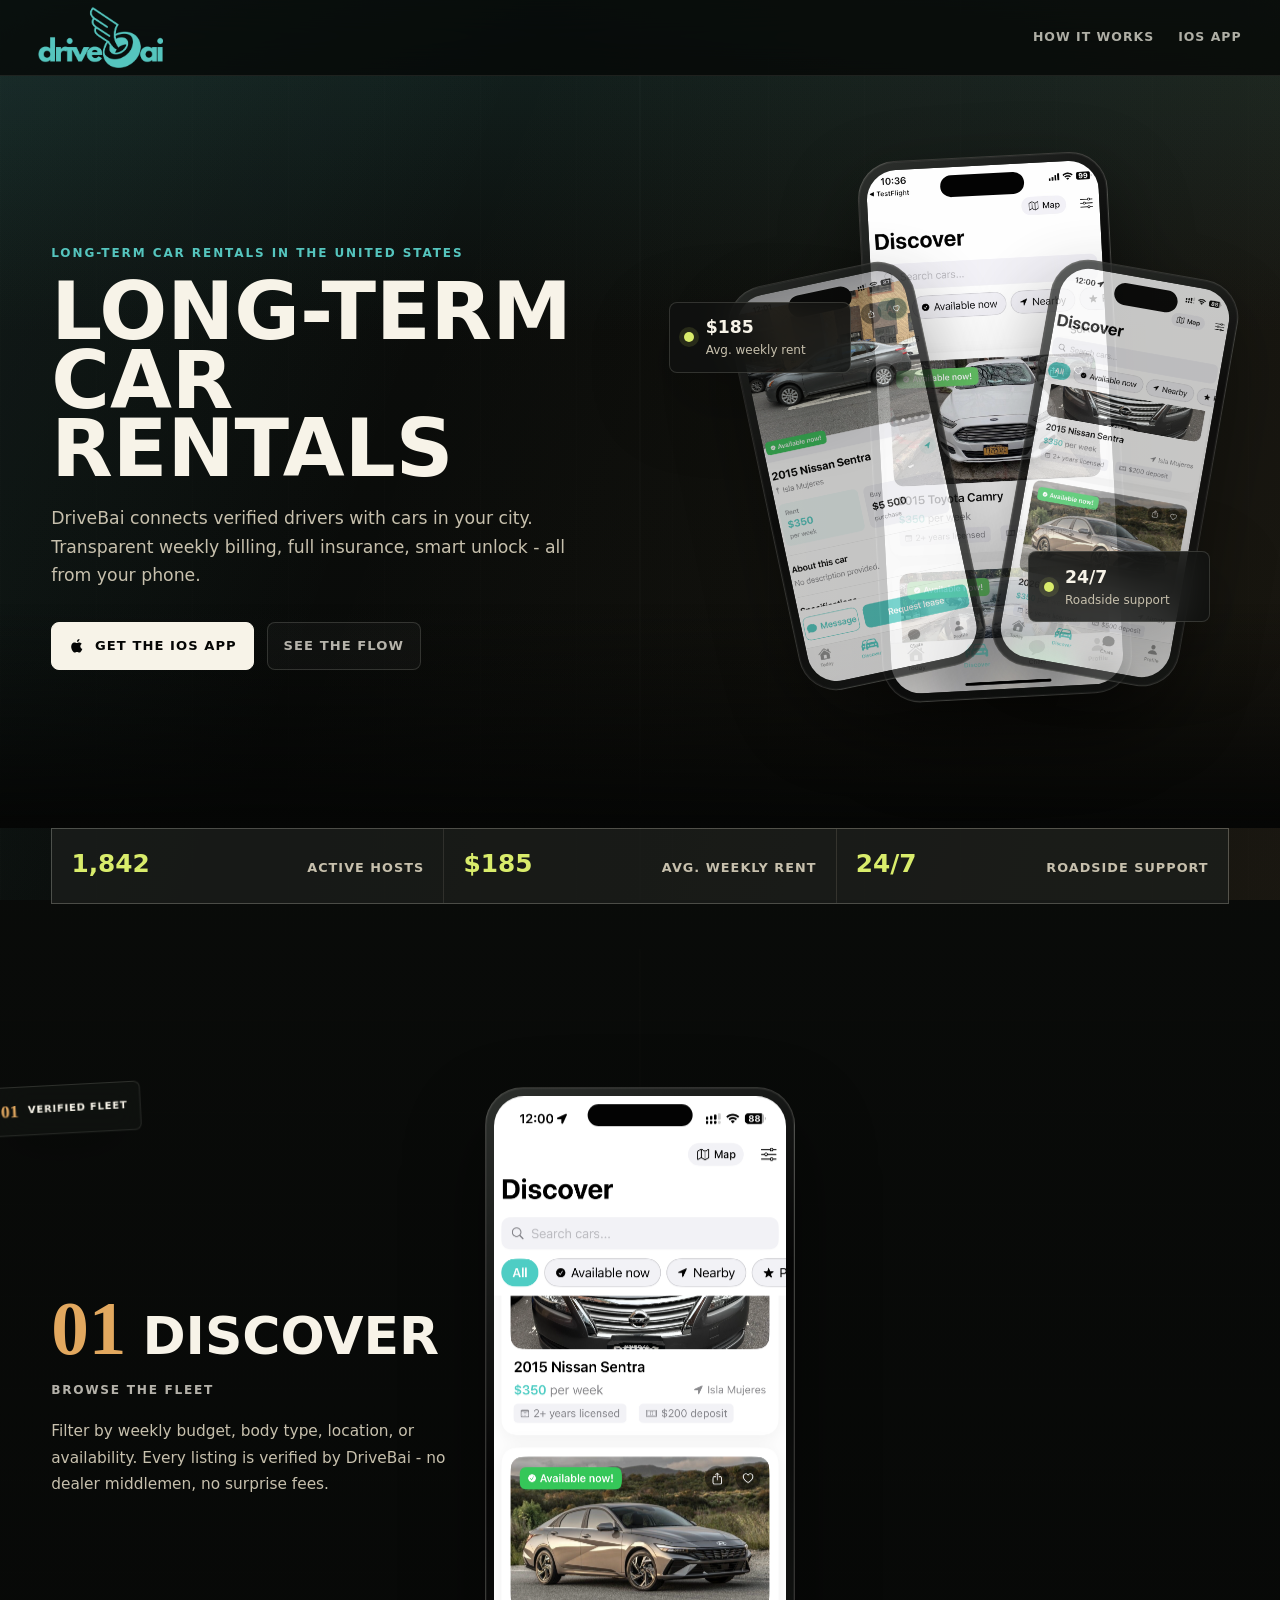
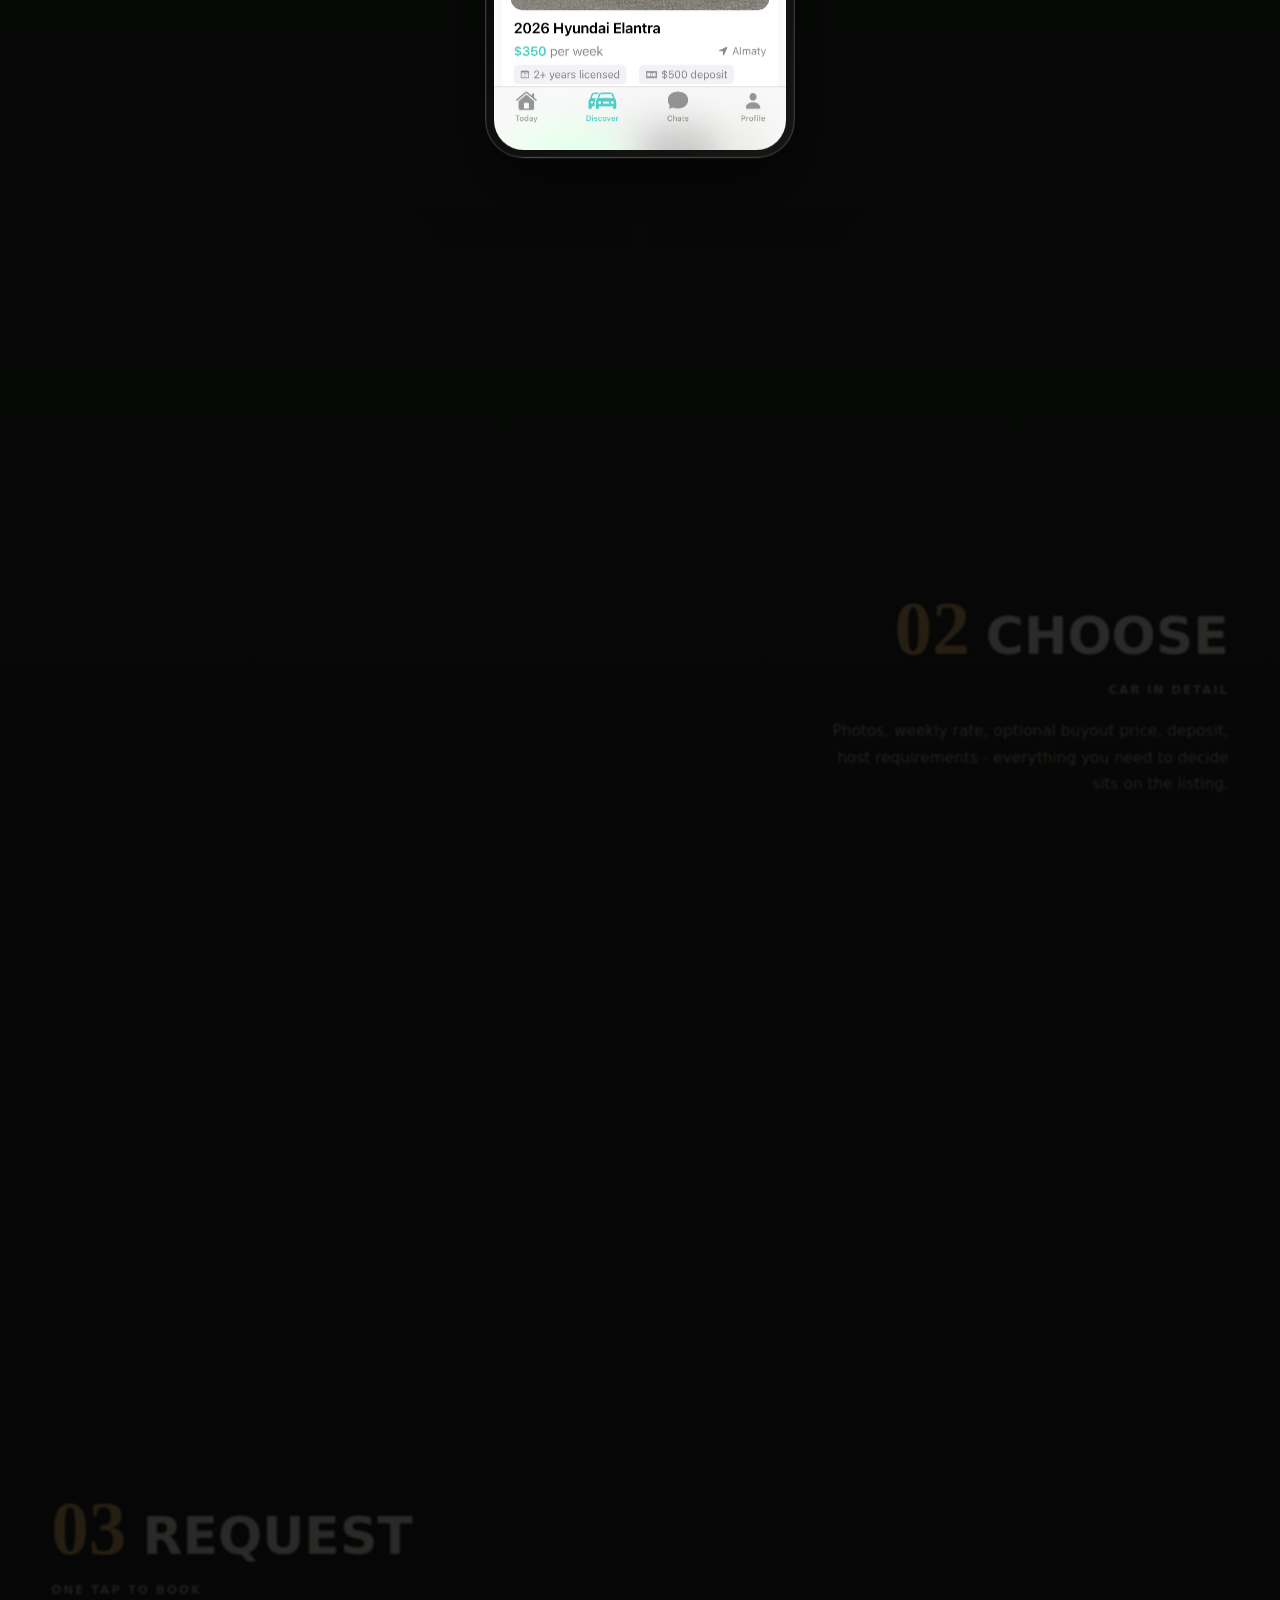
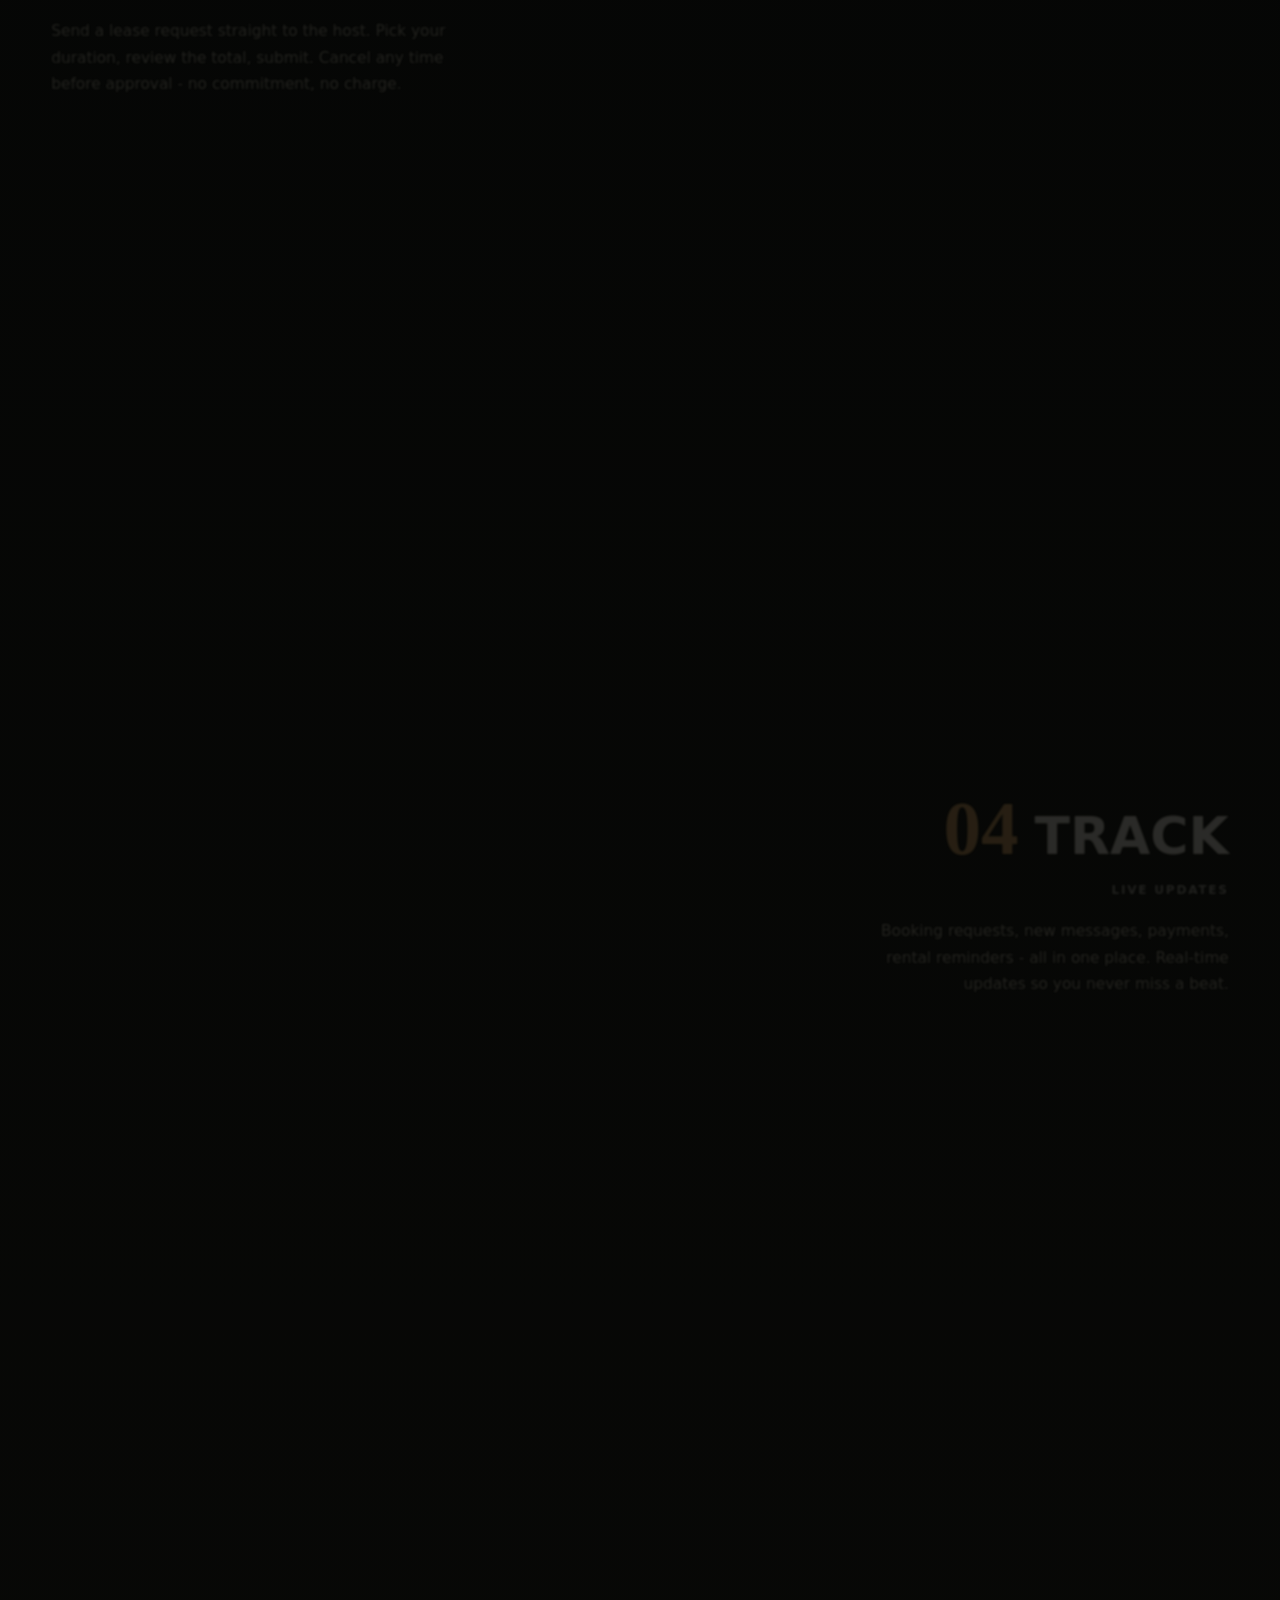
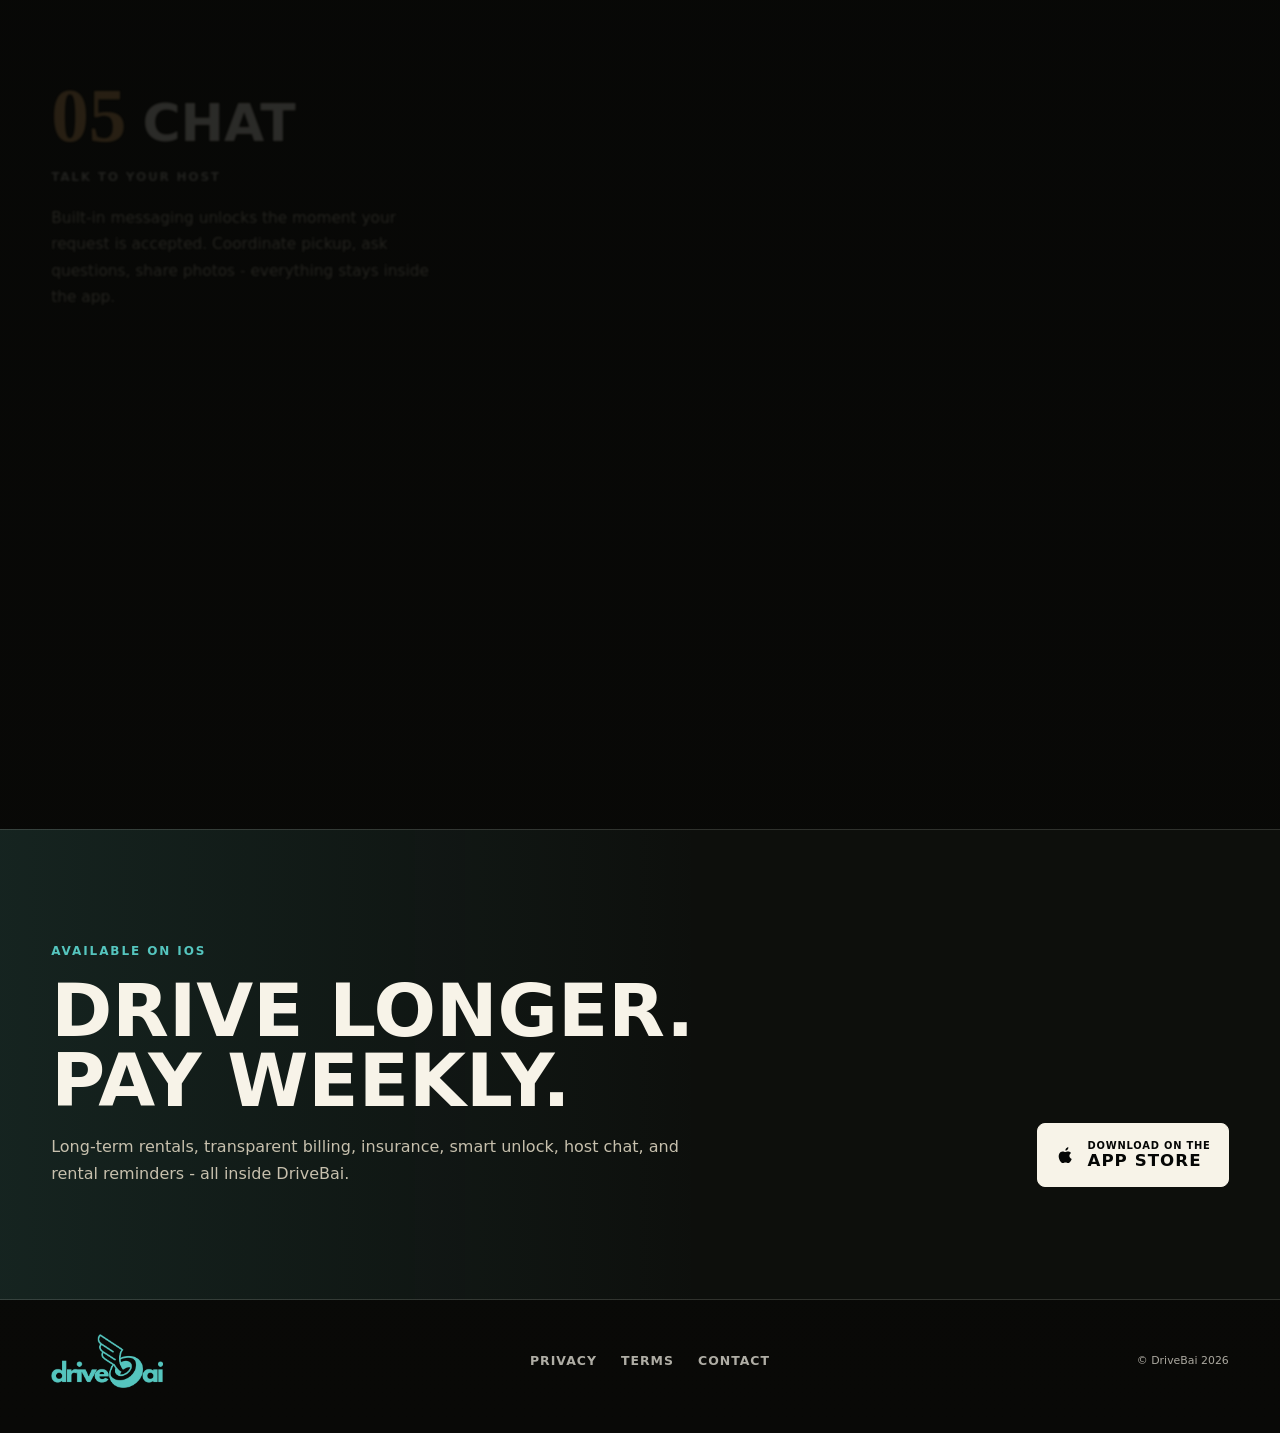
==== index.html @ e088c529 "DriveBai landing page — static site for drivebai.com via GitHub Pages" ====
<!doctype html>
<html lang="en">
  <head>
    <meta charset="UTF-8" />
    <meta name="viewport" content="width=device-width, initial-scale=1.0" />
    <title>DriveBai - Long-term car rentals with weekly payments</title>
    <meta
      name="description"
      content="DriveBai connects verified drivers with cars in your city. Long-term rentals, transparent weekly billing, insurance, smart unlock, and host chat from your phone."
    />
    <meta name="author" content="DriveBai" />
    <meta property="og:type" content="website" />
    <meta property="og:title" content="DriveBai - Long-term car rentals with weekly payments" />
    <meta
      property="og:description"
      content="Long-term car rentals in the United States with weekly payments and verified hosts."
    />
    <meta property="og:image" content="./assets/og-image-v2.png" />
    <meta name="twitter:card" content="summary_large_image" />
    <link rel="stylesheet" href="./styles.css" />
  </head>
  <body>
    <header class="site-header" aria-label="Primary navigation">
      <a class="brand" href="#top" aria-label="DriveBai home">
        <img src="./assets/drivebai-logo.png" alt="DriveBai" class="brand-logo" />
      </a>
      <nav aria-label="Primary">
        <a href="#how">How it works</a>
        <a href="#download">iOS app</a>
      </nav>
    </header>

    <main id="top">
      <section class="hero" aria-labelledby="hero-title">
        <div class="hero-copy">
          <p class="eyebrow">Long-term car rentals in the United States</p>
          <h1 id="hero-title">Long-term car rentals</h1>
          <p class="lede">
            DriveBai connects verified drivers with cars in your city. Transparent
            weekly billing, full insurance, smart unlock - all from your phone.
          </p>
          <div class="hero-actions" aria-label="Primary actions">
            <a class="button primary" href="#download">
              <span class="button-icon" aria-hidden="true">
                <svg viewBox="0 0 24 24" width="18" height="18" fill="currentColor">
                  <path d="M16.4 12.6c0-2.3 1.9-3.4 2-3.5-1.1-1.5-2.7-1.7-3.3-1.8-1.4-.1-2.7.8-3.4.8-.7 0-1.8-.8-3-.8-1.5 0-3 .9-3.7 2.3-1.6 2.7-.4 6.7 1.1 8.9.8 1.1 1.7 2.3 2.9 2.2 1.2 0 1.6-.7 3-.7s1.8.7 3 .7c1.2 0 2-1.1 2.8-2.2.9-1.3 1.2-2.6 1.3-2.6 0 0-2.6-1-2.7-3.3ZM14.4 5.2c.6-.7 1-1.7.9-2.7-.9 0-1.9.6-2.5 1.3-.5.6-1 1.7-.9 2.6 1 .1 2-.5 2.5-1.2Z" />
                </svg>
              </span>
              Get the iOS app
            </a>
            <a class="button secondary" href="#how">See the flow</a>
          </div>
        </div>

        <div class="hero-visual" aria-hidden="true">
          <div class="hero-device main-device">
            <span class="device-island"></span>
            <img src="./assets/main.jpg" alt="" />
          </div>
          <div class="hero-device ghost-device ghost-one">
            <span class="device-island"></span>
            <img src="./assets/app-1-discover.png" alt="" />
          </div>
          <div class="hero-device ghost-device ghost-two">
            <span class="device-island"></span>
            <img src="./assets/app-2-car.png" alt="" />
          </div>
          <div class="route-card route-card-one">
            <span class="route-dot"></span>
            <div>
              <strong>$185</strong>
              <span>Avg. weekly rent</span>
            </div>
          </div>
          <div class="route-card route-card-two">
            <span class="route-dot"></span>
            <div>
              <strong>24/7</strong>
              <span>Roadside support</span>
            </div>
          </div>
        </div>
      </section>

      <section class="hero-peek" aria-label="DriveBai highlights">
        <div>
          <strong>1,842</strong>
          <span>Active hosts</span>
        </div>
        <div>
          <strong>$185</strong>
          <span>Avg. weekly rent</span>
        </div>
        <div>
          <strong>24/7</strong>
          <span>Roadside support</span>
        </div>
      </section>

      <section class="app-story" id="how" aria-labelledby="story-title">
        <div class="story-visual" aria-hidden="true">
          <div class="stage-grid"></div>
          <div class="app-stage">
            <div class="stage-phone">
              <span class="device-island"></span>
              <img class="screen-layer" data-step="0" src="./assets/app-1-discover.png" alt="" />
              <img class="screen-layer" data-step="1" src="./assets/app-2-car.png" alt="" />
              <img class="screen-layer" data-step="2" src="./assets/app-3-request.png" alt="" />
              <img class="screen-layer" data-step="3" src="./assets/app-4-notifications.png" alt="" />
              <img class="screen-layer" data-step="4" src="./assets/app-5-chat.png" alt="" />
            </div>

            <div class="stage-note note-discover" data-note="0">
              <span>01</span>
              <strong>Verified fleet</strong>
            </div>
            <div class="stage-note note-choose" data-note="1">
              <span>02</span>
              <strong>Weekly pricing</strong>
            </div>
            <div class="stage-note note-request" data-note="2">
              <span>03</span>
              <strong>No charge before approval</strong>
            </div>
            <div class="stage-note note-track" data-note="3">
              <span>04</span>
              <strong>Live reminders</strong>
            </div>
            <div class="stage-note note-chat" data-note="4">
              <span>05</span>
              <strong>Host chat</strong>
            </div>
          </div>
        </div>

        <div class="chapters">
          <article class="chapter left" data-step="0">
            <div class="chapter-heading">
              <span class="chapter-number">01</span>
              <h2 id="story-title">Discover</h2>
            </div>
            <p class="chapter-subtitle">Browse the fleet</p>
            <p>
              Filter by weekly budget, body type, location, or availability. Every listing
              is verified by DriveBai - no dealer middlemen, no surprise fees.
            </p>
          </article>

          <article class="chapter right" data-step="1">
            <div class="chapter-heading">
              <span class="chapter-number">02</span>
              <h2>Choose</h2>
            </div>
            <p class="chapter-subtitle">Car in detail</p>
            <p>
              Photos, weekly rate, optional buyout price, deposit, host requirements -
              everything you need to decide sits on the listing.
            </p>
          </article>

          <article class="chapter left" data-step="2">
            <div class="chapter-heading">
              <span class="chapter-number">03</span>
              <h2>Request</h2>
            </div>
            <p class="chapter-subtitle">One tap to book</p>
            <p>
              Send a lease request straight to the host. Pick your duration, review the
              total, submit. Cancel any time before approval - no commitment, no charge.
            </p>
          </article>

          <article class="chapter right" data-step="3">
            <div class="chapter-heading">
              <span class="chapter-number">04</span>
              <h2>Track</h2>
            </div>
            <p class="chapter-subtitle">Live updates</p>
            <p>
              Booking requests, new messages, payments, rental reminders - all in one
              place. Real-time updates so you never miss a beat.
            </p>
          </article>

          <article class="chapter left" data-step="4">
            <div class="chapter-heading">
              <span class="chapter-number">05</span>
              <h2>Chat</h2>
            </div>
            <p class="chapter-subtitle">Talk to your host</p>
            <p>
              Built-in messaging unlocks the moment your request is accepted. Coordinate
              pickup, ask questions, share photos - everything stays inside the app.
            </p>
          </article>
        </div>
      </section>

      <section class="download" id="download" aria-labelledby="download-title">
        <div class="download-copy">
          <p class="eyebrow">Available on iOS</p>
          <h2 id="download-title">Drive longer. Pay weekly.</h2>
          <p>
            Long-term rentals, transparent billing, insurance, smart unlock, host chat,
            and rental reminders - all inside DriveBai.
          </p>
        </div>
        <a class="store-button" href="#" aria-label="Download DriveBai on the App Store">
          <svg viewBox="0 0 24 24" width="21" height="21" aria-hidden="true" fill="currentColor">
            <path d="M16.4 12.6c0-2.3 1.9-3.4 2-3.5-1.1-1.5-2.7-1.7-3.3-1.8-1.4-.1-2.7.8-3.4.8-.7 0-1.8-.8-3-.8-1.5 0-3 .9-3.7 2.3-1.6 2.7-.4 6.7 1.1 8.9.8 1.1 1.7 2.3 2.9 2.2 1.2 0 1.6-.7 3-.7s1.8.7 3 .7c1.2 0 2-1.1 2.8-2.2.9-1.3 1.2-2.6 1.3-2.6 0 0-2.6-1-2.7-3.3ZM14.4 5.2c.6-.7 1-1.7.9-2.7-.9 0-1.9.6-2.5 1.3-.5.6-1 1.7-.9 2.6 1 .1 2-.5 2.5-1.2Z" />
          </svg>
          <span>
            <small>Download on the</small>
            <strong>App Store</strong>
          </span>
        </a>
      </section>
    </main>

    <footer class="site-footer">
      <a class="brand" href="#top" aria-label="DriveBai home">
        <img src="./assets/drivebai-logo.png" alt="DriveBai" class="brand-logo" />
      </a>
      <nav aria-label="Legal">
        <a href="https://drivebai-landing-v2.netlify.app/privacy">Privacy</a>
        <a href="https://drivebai-landing-v2.netlify.app/terms">Terms</a>
        <a href="mailto:hello@drivebai.app">Contact</a>
      </nav>
      <small>&copy; DriveBai 2026</small>
    </footer>

    <script src="./script.js"></script>
  </body>
</html>
---- styles.css ----
:root {
  color-scheme: dark;
  --black: #050605;
  --carbon: #101210;
  --carbon-2: #191b18;
  --paper: #f7f3e8;
  --paper-dim: #c7c0ad;
  --muted: #8f8778;
  --mint: #55c5be;
  --lime: #d9ec6b;
  --amber: #e2a85f;
  --line: rgba(247, 243, 232, 0.15);
  --line-strong: rgba(247, 243, 232, 0.28);
  --header: 76px;
  --sans: Inter, ui-sans-serif, system-ui, -apple-system, BlinkMacSystemFont, "Segoe UI", sans-serif;
  --display: "Arial Black", Impact, Inter, ui-sans-serif, system-ui, sans-serif;
}

* {
  box-sizing: border-box;
}

html {
  scroll-behavior: smooth;
}

body {
  margin: 0;
  min-width: 320px;
  background:
    linear-gradient(180deg, rgba(85, 197, 190, 0.12), transparent 21rem),
    linear-gradient(180deg, #0b0d0b 0%, var(--black) 45%, #090907 100%);
  color: var(--paper);
  font-family: var(--sans);
  line-height: 1.5;
  overflow-x: hidden;
  -webkit-font-smoothing: antialiased;
  text-rendering: optimizeLegibility;
}

body::before {
  content: "";
  position: fixed;
  inset: 0;
  z-index: -2;
  pointer-events: none;
  background:
    linear-gradient(90deg, transparent 0, transparent calc(50% - 1px), rgba(247, 243, 232, 0.07) 50%, transparent calc(50% + 1px)),
    repeating-linear-gradient(90deg, rgba(247, 243, 232, 0.025) 0 1px, transparent 1px 96px);
  opacity: 0.52;
}

body::after {
  content: "";
  position: fixed;
  inset: 0;
  z-index: -1;
  pointer-events: none;
  background: linear-gradient(110deg, rgba(85, 197, 190, 0.08), transparent 34%, rgba(226, 168, 95, 0.08));
  mix-blend-mode: screen;
}

img,
svg {
  display: block;
}

img {
  max-width: 100%;
}

a {
  color: inherit;
  text-decoration: none;
}

p,
h1,
h2 {
  margin-top: 0;
}

.site-header {
  position: fixed;
  inset: 0 0 auto;
  z-index: 50;
  min-height: var(--header);
  display: flex;
  align-items: center;
  justify-content: space-between;
  padding: 0 clamp(1.1rem, 3vw, 4.5rem);
  background: rgba(5, 6, 5, 0.74);
  border-bottom: 1px solid rgba(247, 243, 232, 0.09);
  backdrop-filter: blur(22px);
  -webkit-backdrop-filter: blur(22px);
}

.brand {
  display: inline-flex;
  align-items: center;
}

.brand-logo {
  width: 125px;
  height: auto;
}

.site-header nav,
.site-footer nav {
  display: flex;
  align-items: center;
  gap: 1.5rem;
  color: rgba(247, 243, 232, 0.7);
  font-size: 0.78rem;
  font-weight: 800;
  letter-spacing: 0.08em;
  text-transform: uppercase;
}

.site-header nav a,
.site-footer nav a {
  position: relative;
  padding: 0.45rem 0;
  transition: color 180ms ease;
}

.site-header nav a::after,
.site-footer nav a::after {
  content: "";
  position: absolute;
  left: 0;
  right: 0;
  bottom: 0.18rem;
  height: 1px;
  background: currentColor;
  transform: scaleX(0);
  transform-origin: left;
  transition: transform 180ms ease;
}

.site-header nav a:hover,
.site-footer nav a:hover {
  color: white;
}

.site-header nav a:hover::after,
.site-footer nav a:hover::after {
  transform: scaleX(1);
}

.hero {
  position: relative;
  isolation: isolate;
  min-height: calc(100svh - 4.5rem);
  display: grid;
  grid-template-columns: minmax(0, 0.95fr) minmax(430px, 1.05fr);
  align-items: center;
  gap: 2rem;
  padding: calc(var(--header) + 2.2rem) clamp(1.2rem, 4vw, 5rem) 1.6rem;
  overflow: hidden;
}

.hero::after {
  content: "";
  position: absolute;
  inset: auto 0 0;
  z-index: -1;
  height: 14rem;
  background: linear-gradient(0deg, var(--black), transparent);
}

.hero-copy {
  position: relative;
  z-index: 3;
  max-width: 720px;
}

.eyebrow {
  margin-bottom: 1rem;
  color: var(--mint);
  font-size: 0.75rem;
  font-weight: 900;
  letter-spacing: 0.16em;
  text-transform: uppercase;
}

.hero h1 {
  max-width: 11.5ch;
  margin-bottom: 1.25rem;
  font-family: var(--display);
  font-size: 5rem;
  line-height: 0.86;
  letter-spacing: 0;
  text-transform: uppercase;
}

.lede {
  max-width: 38rem;
  margin-bottom: 2rem;
  color: var(--paper-dim);
  font-size: 1.08rem;
  line-height: 1.65;
}

.hero-actions {
  display: flex;
  flex-wrap: wrap;
  align-items: center;
  gap: 0.8rem;
}

.button,
.store-button {
  display: inline-flex;
  align-items: center;
  justify-content: center;
  min-height: 44px;
  border: 1px solid var(--line);
  border-radius: 8px;
  font-size: 0.82rem;
  font-weight: 900;
  letter-spacing: 0.08em;
  text-transform: uppercase;
  transition:
    transform 180ms ease,
    background 180ms ease,
    border-color 180ms ease,
    color 180ms ease;
}

.button {
  gap: 0.55rem;
  padding: 0.82rem 1rem;
}

.button:hover,
.store-button:hover {
  transform: translateY(-2px);
}

.button.primary {
  background: var(--paper);
  border-color: var(--paper);
  color: var(--black);
}

.button.secondary {
  color: rgba(247, 243, 232, 0.72);
  background: rgba(247, 243, 232, 0.03);
}

.button.secondary:hover {
  border-color: var(--line-strong);
  color: white;
}

.button-icon {
  display: inline-grid;
  place-items: center;
}

.hero-visual {
  position: relative;
  z-index: 1;
  min-height: 500px;
  transform: translate3d(0, var(--hero-y, 0px), 0);
  will-change: transform;
}

.hero-device,
.stage-phone {
  position: absolute;
  aspect-ratio: 9 / 19.5;
  background:
    linear-gradient(145deg, #2d302d, #050505 44%, #151715),
    var(--carbon);
  padding: 8px;
  border: 1px solid rgba(247, 243, 232, 0.18);
  border-radius: 38px;
  box-shadow:
    inset 0 0 0 1px rgba(255, 255, 255, 0.05),
    0 34px 80px rgba(0, 0, 0, 0.48);
}

.hero-device img,
.screen-layer {
  width: 100%;
  height: 100%;
  object-fit: cover;
  border-radius: 30px;
  background: #050505;
}

.device-island {
  position: absolute;
  top: 16px;
  left: 50%;
  z-index: 20;
  width: 34%;
  height: 22px;
  border-radius: 999px;
  background: #030303;
  box-shadow: 0 0 0 1px rgba(255, 255, 255, 0.08);
  transform: translateX(-50%);
}

.main-device {
  top: 44%;
  right: 18%;
  width: 250px;
  transform: translateY(-50%) rotate(-3deg);
}

.ghost-device {
  width: 190px;
  opacity: 0.78;
  filter: saturate(0.95) contrast(0.95);
}

.ghost-one {
  top: 12%;
  right: 3%;
  transform: rotate(10deg);
}

.ghost-two {
  right: 46%;
  bottom: 5%;
  transform: rotate(-12deg);
}

.route-card {
  position: absolute;
  z-index: 5;
  display: flex;
  align-items: center;
  gap: 0.7rem;
  min-width: 182px;
  padding: 0.78rem 0.9rem;
  border: 1px solid var(--line);
  border-radius: 8px;
  background: rgba(16, 18, 16, 0.82);
  box-shadow: 0 24px 80px rgba(0, 0, 0, 0.28);
  backdrop-filter: blur(18px);
  -webkit-backdrop-filter: blur(18px);
}

.route-card-one {
  top: 19%;
  left: 7%;
}

.route-card-two {
  right: 3%;
  bottom: 17%;
}

.route-dot {
  width: 10px;
  height: 10px;
  border-radius: 50%;
  background: var(--lime);
  box-shadow: 0 0 0 5px rgba(217, 236, 107, 0.12);
  flex: 0 0 auto;
}

.route-card strong,
.route-card span {
  display: block;
}

.route-card strong {
  color: var(--paper);
  font-size: 1.08rem;
}

.route-card span {
  color: var(--paper-dim);
  font-size: 0.75rem;
}

.hero-peek {
  display: grid;
  grid-template-columns: repeat(3, 1fr);
  gap: 1px;
  margin: 0 clamp(1.2rem, 4vw, 5rem);
  border: 1px solid var(--line);
  background: var(--line);
}

.hero-peek div {
  min-height: 74px;
  display: flex;
  align-items: baseline;
  justify-content: space-between;
  gap: 1rem;
  padding: 1rem 1.2rem;
  background: rgba(16, 18, 16, 0.72);
}

.hero-peek strong {
  color: var(--lime);
  font-size: 1.55rem;
}

.hero-peek span {
  color: var(--paper-dim);
  font-size: 0.8rem;
  font-weight: 700;
  letter-spacing: 0.08em;
  text-transform: uppercase;
}

.app-story {
  position: relative;
  min-height: 520svh;
  margin-top: 2.8rem;
}

.story-visual {
  position: sticky;
  top: 0;
  height: 100svh;
  display: grid;
  place-items: center;
  overflow: hidden;
  pointer-events: none;
}

.stage-grid {
  position: absolute;
  inset: 0;
  background:
    linear-gradient(90deg, transparent 0, transparent calc(50% - 1px), rgba(247, 243, 232, 0.1) 50%, transparent calc(50% + 1px)),
    repeating-linear-gradient(0deg, rgba(247, 243, 232, 0.035) 0 1px, transparent 1px 92px);
  opacity: calc(0.24 + var(--story-progress, 0) * 0.28);
}

.app-stage {
  position: relative;
  width: min(72vh, 50vw, 720px);
  aspect-ratio: 1;
  transform: translate3d(0, var(--stage-y, 0px), 0);
}

.stage-phone {
  top: 50%;
  left: 50%;
  z-index: 10;
  width: min(310px, 38vw);
  transform: translate(-50%, -50%);
  overflow: hidden;
}

.screen-layer {
  position: absolute;
  inset: 8px;
  width: calc(100% - 16px);
  height: calc(100% - 16px);
  opacity: 0;
  transform: translateY(100%);
  transform-origin: 50% 50%;
  will-change: transform, opacity;
  transition:
    opacity 520ms ease,
    transform 720ms cubic-bezier(0.22, 1, 0.36, 1);
}

.screen-layer.is-active {
  opacity: 1;
  transform: translateY(0) scale(1);
}

.screen-layer.is-before {
  opacity: 0;
  transform: translateY(-28%) scale(0.96);
}

.stage-note {
  position: absolute;
  z-index: 6;
  display: flex;
  align-items: center;
  gap: 0.72rem;
  max-width: 240px;
  padding: 0.8rem 0.9rem;
  border: 1px solid var(--line);
  border-radius: 8px;
  background: rgba(16, 18, 16, 0.8);
  color: var(--paper);
  box-shadow: 0 24px 80px rgba(0, 0, 0, 0.26);
  backdrop-filter: blur(18px);
  -webkit-backdrop-filter: blur(18px);
  opacity: 0;
  transform: translate(-50%, -50%);
  will-change: transform, opacity;
}

.stage-note span {
  color: var(--amber);
  font-family: Georgia, "Times New Roman", serif;
  font-size: 1.35rem;
  font-weight: 700;
}

.stage-note strong {
  font-size: 0.76rem;
  font-weight: 900;
  letter-spacing: 0.08em;
  line-height: 1.25;
  text-transform: uppercase;
}

.note-discover,
.note-track {
  left: 12%;
}

.note-choose,
.note-request,
.note-chat {
  left: 88%;
}

.note-discover {
  top: 31%;
}

.note-choose {
  top: 22%;
}

.note-request {
  top: 50%;
}

.note-track {
  top: 70%;
}

.note-chat {
  top: 78%;
}

.chapters {
  position: absolute;
  inset: 0;
  z-index: 20;
  display: grid;
  grid-template-rows: repeat(5, 100svh);
  padding: 0 clamp(1.2rem, 4vw, 4.8rem);
}

.chapter {
  width: min(31rem, 31vw);
  align-self: center;
  opacity: 0.15;
  filter: blur(1px);
  transform: translateY(20px);
  transition:
    opacity 320ms ease,
    transform 320ms ease,
    filter 320ms ease;
}

.chapter.left {
  justify-self: start;
}

.chapter.right {
  justify-self: end;
  text-align: right;
}

.chapter.is-active {
  opacity: 1;
  filter: blur(0);
  transform: translateY(0);
}

.chapter.is-before {
  opacity: 0.34;
  filter: blur(0);
  transform: translateY(-8px);
}

.chapter-heading {
  display: flex;
  align-items: baseline;
  gap: 1rem;
  margin-bottom: 1.2rem;
}

.chapter.right .chapter-heading {
  justify-content: flex-end;
}

.chapter-number {
  color: var(--amber);
  font-family: Georgia, "Times New Roman", serif;
  font-size: 4.7rem;
  font-weight: 700;
  line-height: 0.78;
}

.chapter h2 {
  margin-bottom: 0;
  font-family: var(--display);
  font-size: 3.25rem;
  line-height: 0.95;
  letter-spacing: 0;
  text-transform: uppercase;
}

.chapter-subtitle {
  margin-bottom: 1.2rem;
  color: rgba(247, 243, 232, 0.72);
  font-size: 0.76rem;
  font-weight: 900;
  letter-spacing: 0.14em;
  text-transform: uppercase;
}

.chapter p:not(.chapter-subtitle) {
  max-width: 28rem;
  margin-bottom: 0;
  color: var(--paper-dim);
  font-size: 0.96rem;
  line-height: 1.72;
}

.chapter.right p {
  margin-left: auto;
}

.download {
  position: relative;
  z-index: 25;
  display: grid;
  grid-template-columns: minmax(0, 1fr) auto;
  align-items: end;
  gap: 2rem;
  padding: 7rem clamp(1.2rem, 4vw, 5rem);
  border-top: 1px solid var(--line);
  border-bottom: 1px solid var(--line);
  background:
    linear-gradient(90deg, rgba(85, 197, 190, 0.11), transparent 55%),
    rgba(16, 18, 16, 0.72);
}

.download-copy {
  max-width: 780px;
}

.download h2 {
  margin-bottom: 1rem;
  font-family: var(--display);
  font-size: 4.6rem;
  line-height: 0.96;
  letter-spacing: 0;
  text-transform: uppercase;
}

.download p:not(.eyebrow) {
  max-width: 42rem;
  margin-bottom: 0;
  color: var(--paper-dim);
  font-size: 1rem;
  line-height: 1.7;
}

.store-button {
  gap: 0.72rem;
  min-width: 192px;
  min-height: 64px;
  padding: 0.75rem 1rem;
  background: var(--paper);
  border-color: var(--paper);
  color: var(--black);
}

.store-button span {
  display: flex;
  flex-direction: column;
  align-items: flex-start;
  line-height: 1.06;
}

.store-button small {
  font-size: 0.62rem;
  font-weight: 900;
  letter-spacing: 0.08em;
  text-transform: uppercase;
}

.store-button strong {
  font-size: 1.04rem;
}

.site-footer {
  position: relative;
  z-index: 25;
  display: flex;
  align-items: center;
  justify-content: space-between;
  gap: 1.2rem;
  padding: 2.1rem clamp(1.2rem, 4vw, 5rem) 2.8rem;
  color: rgba(247, 243, 232, 0.68);
  font-size: 0.82rem;
}

.site-footer .brand-logo {
  width: 112px;
}

.site-footer small {
  white-space: nowrap;
}

@media (max-width: 1180px) {
  .hero {
    grid-template-columns: minmax(0, 0.95fr) minmax(360px, 1.05fr);
  }

  .hero h1 {
    font-size: 4.5rem;
  }

  .hero-visual {
    min-height: 500px;
  }

  .main-device {
    right: 13%;
    width: 242px;
  }

  .ghost-device {
    width: 184px;
  }

  .chapter {
    width: min(28rem, 34vw);
  }

  .chapter-number {
    font-size: 4.1rem;
  }

  .chapter h2 {
    font-size: 2.8rem;
  }
}

@media (max-width: 900px) {
  :root {
    --header: 68px;
  }

  .site-header nav {
    gap: 1rem;
  }

  .hero {
    grid-template-columns: 1fr;
    align-items: start;
    gap: 1.5rem;
    padding-top: calc(var(--header) + 2rem);
  }

  .hero h1 {
    font-size: 4.2rem;
  }

  .lede {
    font-size: 1rem;
  }

  .hero-visual {
    min-height: 510px;
  }

  .main-device {
    right: 50%;
    width: 238px;
    transform: translate(50%, -50%) rotate(-3deg);
  }

  .ghost-device {
    width: 180px;
  }

  .ghost-one {
    right: 6%;
  }

  .ghost-two {
    right: auto;
    left: 5%;
  }

  .route-card-one {
    left: 0;
    top: 6%;
  }

  .route-card-two {
    right: 0;
    bottom: 5%;
  }

  .hero-peek {
    grid-template-columns: 1fr;
  }

  .app-story {
    min-height: auto;
    margin-top: 0;
  }

  .story-visual {
    top: var(--header);
    z-index: 18;
    height: 48svh;
    align-items: start;
    padding-top: 0.9rem;
    background: rgba(5, 6, 5, 0.92);
  }

  .story-visual::after {
    content: "";
    position: absolute;
    inset: auto 0 -34px;
    height: 34px;
    background: linear-gradient(180deg, rgba(5, 6, 5, 0.92), transparent);
    pointer-events: none;
  }

  .app-stage {
    width: min(88vw, 470px);
  }

  .stage-phone {
    width: min(210px, 43vw);
    padding: 6px;
    border-radius: 28px;
  }

  .stage-phone .device-island {
    top: 11px;
    height: 15px;
  }

  .screen-layer {
    inset: 6px;
    width: calc(100% - 12px);
    height: calc(100% - 12px);
    border-radius: 22px;
  }

  .stage-note {
    display: none;
  }

  .chapters {
    position: relative;
    display: block;
    padding: 0 1.2rem 3rem;
  }

  .chapter,
  .chapter.left,
  .chapter.right {
    width: min(100%, 34rem);
    min-height: 74svh;
    display: flex;
    flex-direction: column;
    justify-content: center;
    opacity: 1;
    filter: none;
    transform: none;
    text-align: left;
  }

  .chapter.right .chapter-heading {
    justify-content: flex-start;
  }

  .chapter.is-before {
    opacity: 0.22;
  }

  .chapter-number {
    font-size: 4.3rem;
  }

  .chapter h2 {
    font-size: 3rem;
  }

  .chapter p:not(.chapter-subtitle) {
    margin-left: 0;
    font-size: 0.92rem;
  }

  .download {
    grid-template-columns: 1fr;
    align-items: start;
    padding-block: 5rem;
  }

  .download h2 {
    font-size: 3.4rem;
  }
}

@media (max-width: 620px) {
  :root {
    --header: 62px;
  }

  .brand-logo {
    width: 105px;
  }

  .site-header {
    padding-inline: 1rem;
  }

  .site-header nav a:first-child {
    display: none;
  }

  .site-header nav,
  .site-footer nav {
    font-size: 0.7rem;
    letter-spacing: 0.07em;
  }

  .hero {
    min-height: auto;
    padding: calc(var(--header) + 1.4rem) 1rem 2.4rem;
  }

  .hero h1 {
    max-width: 9ch;
    font-size: 3.25rem;
  }

  .hero-actions {
    align-items: stretch;
  }

  .button {
    width: 100%;
  }

  .hero-visual {
    min-height: 430px;
  }

  .main-device {
    top: 48%;
    width: 205px;
  }

  .ghost-device {
    width: 145px;
  }

  .route-card {
    min-width: 150px;
    padding: 0.68rem 0.75rem;
  }

  .route-card-two {
    bottom: 0;
  }

  .hero-peek {
    margin-inline: 1rem;
  }

  .hero-peek div {
    min-height: 64px;
    padding: 0.85rem;
  }

  .hero-peek strong {
    font-size: 1.3rem;
  }

  .hero-peek span {
    font-size: 0.68rem;
  }

  .story-visual {
    height: 42svh;
  }

  .chapter {
    min-height: 78svh;
  }

  .chapter-heading {
    gap: 0.72rem;
  }

  .chapter-number {
    font-size: 3.45rem;
  }

  .chapter h2 {
    font-size: 2.35rem;
  }

  .download h2 {
    font-size: 2.55rem;
  }

  .site-footer {
    align-items: flex-start;
    flex-direction: column;
  }
}

@media (prefers-reduced-motion: reduce) {
  html {
    scroll-behavior: auto;
  }

  *,
  *::before,
  *::after {
    animation-duration: 0.001ms !important;
    animation-iteration-count: 1 !important;
    transition-duration: 0.001ms !important;
  }
}
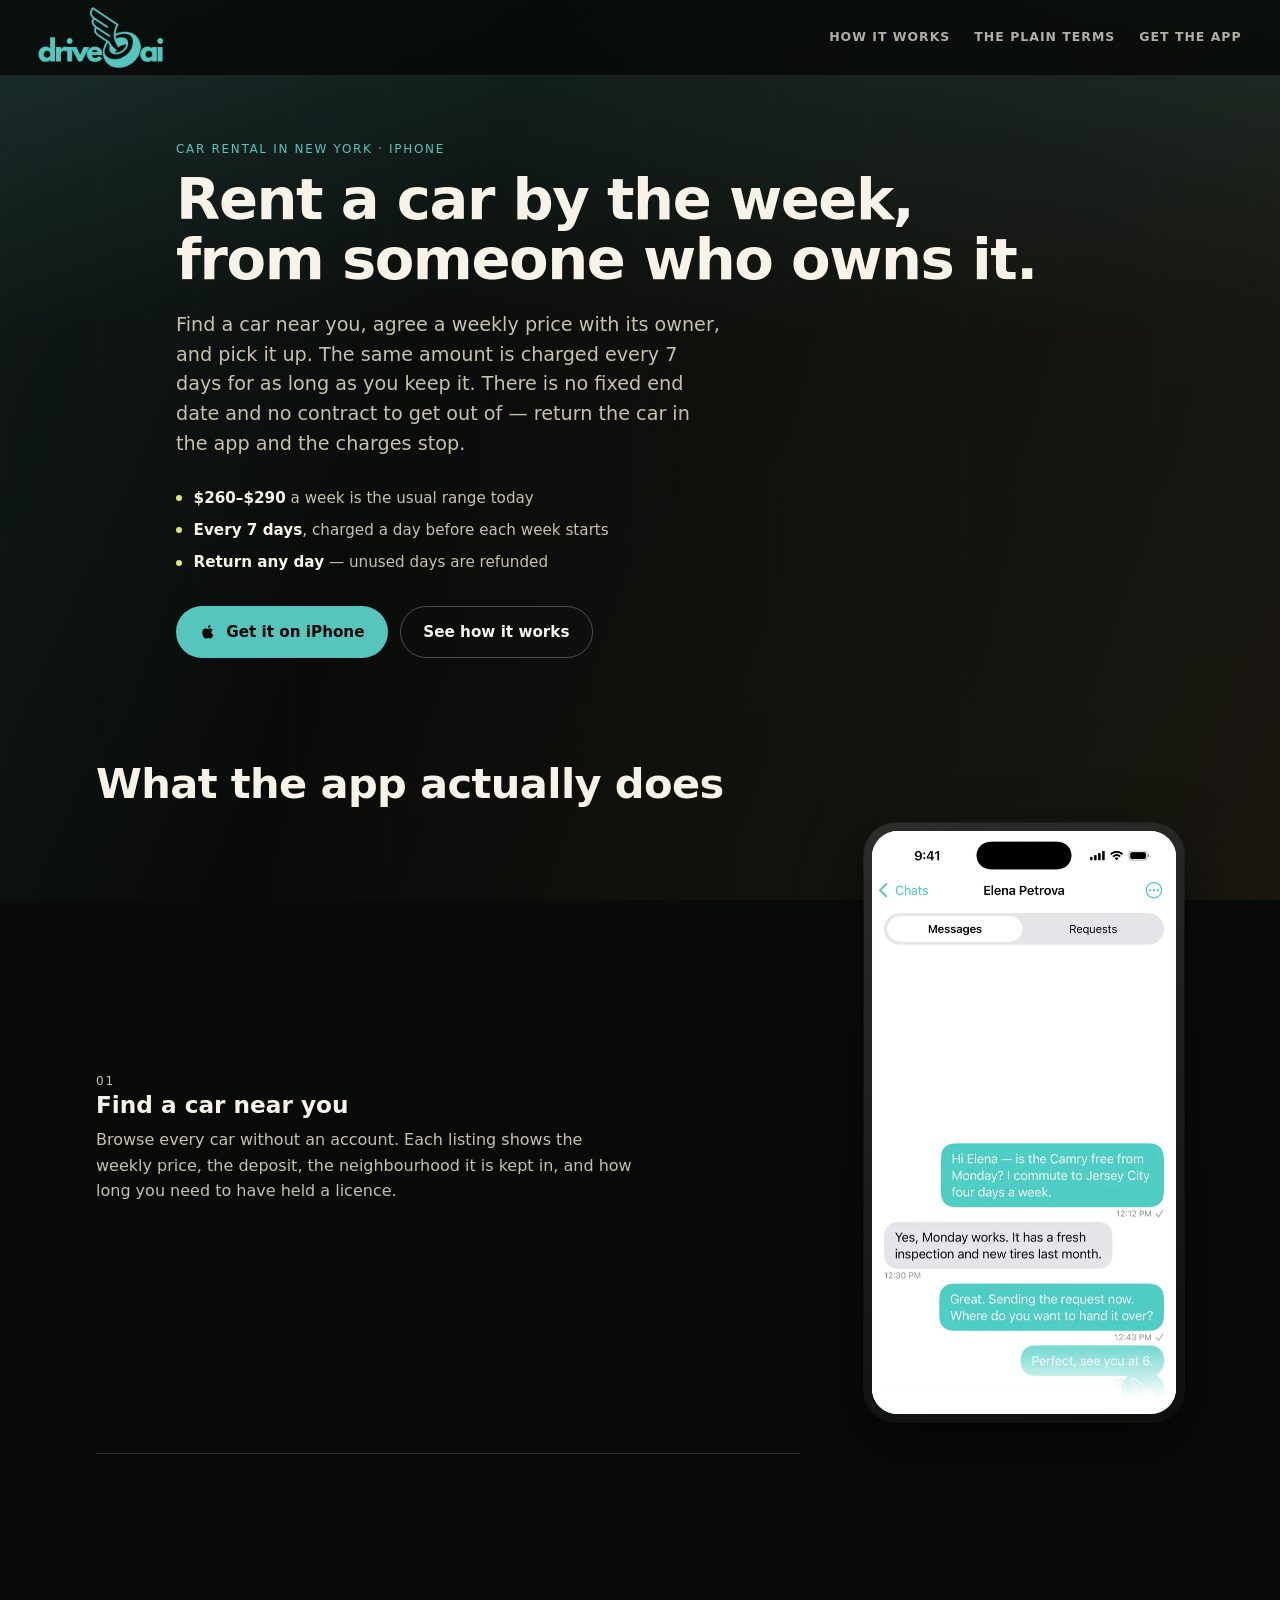
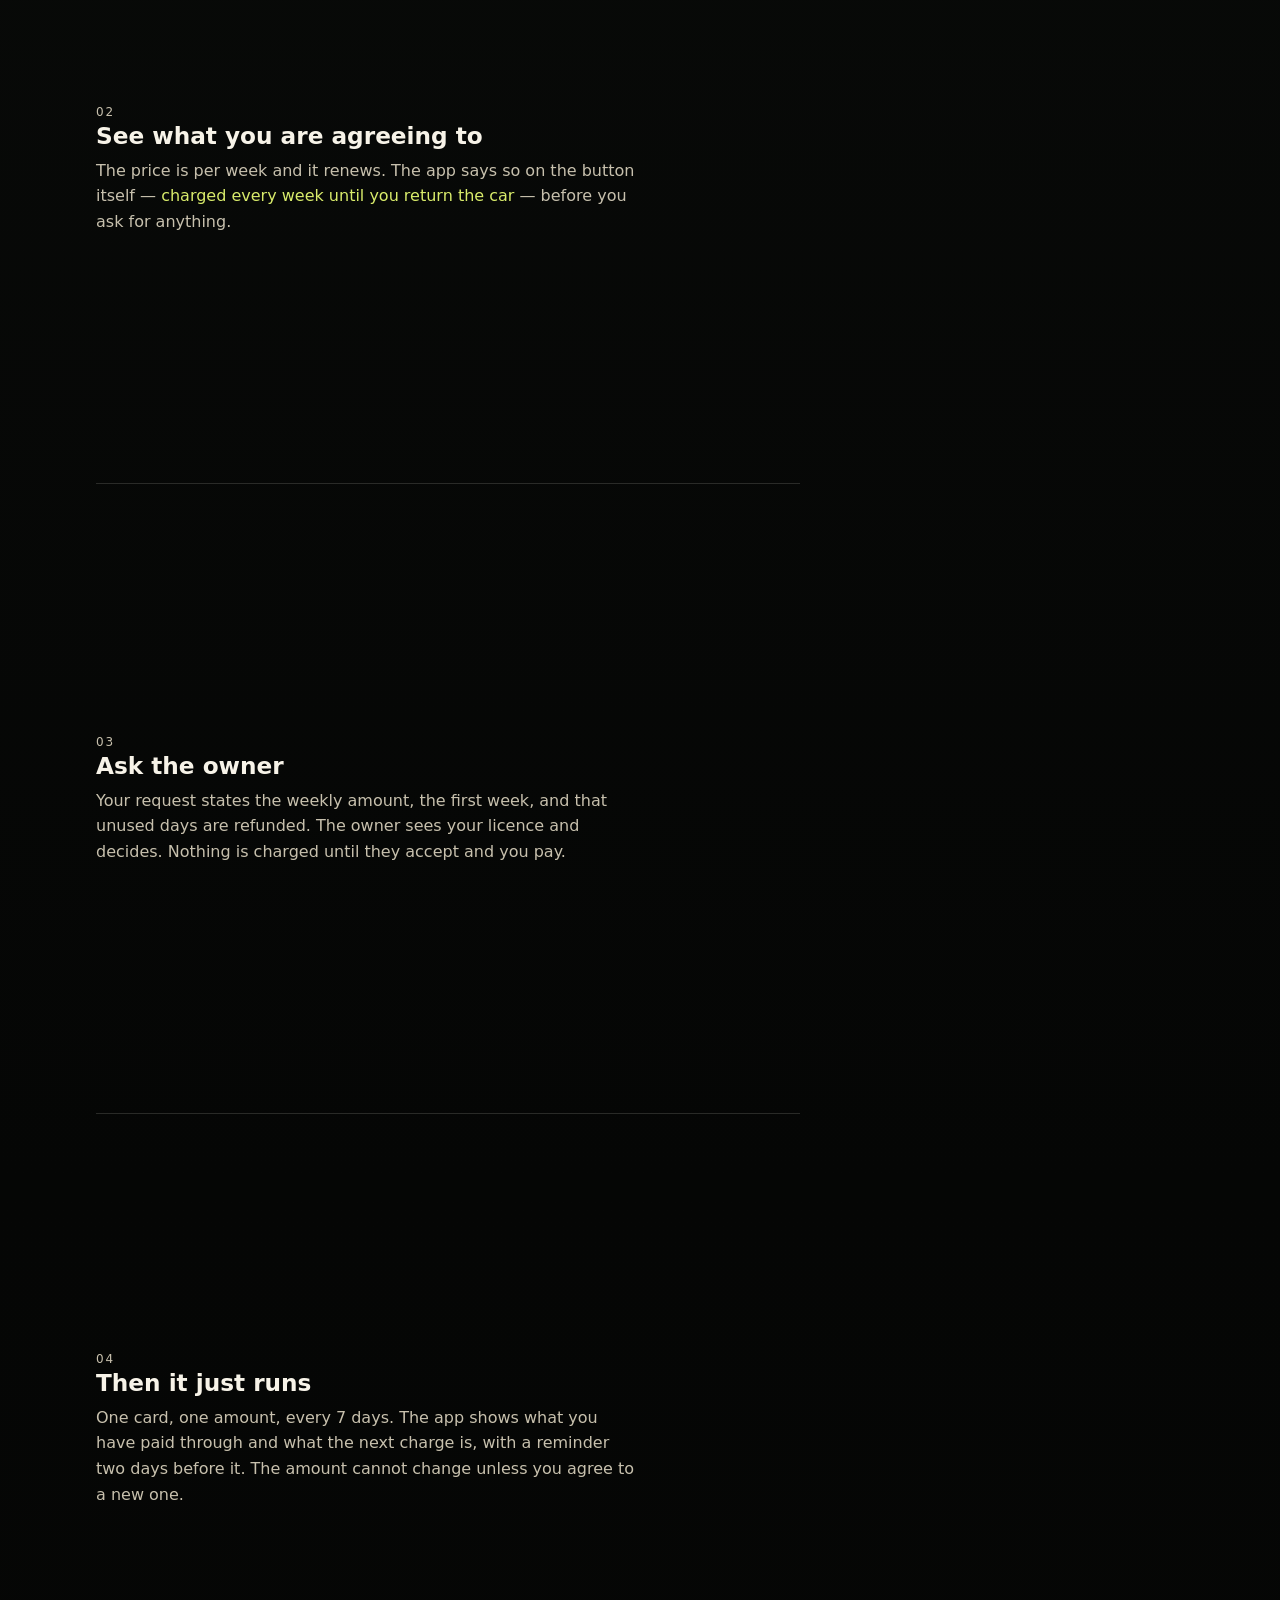
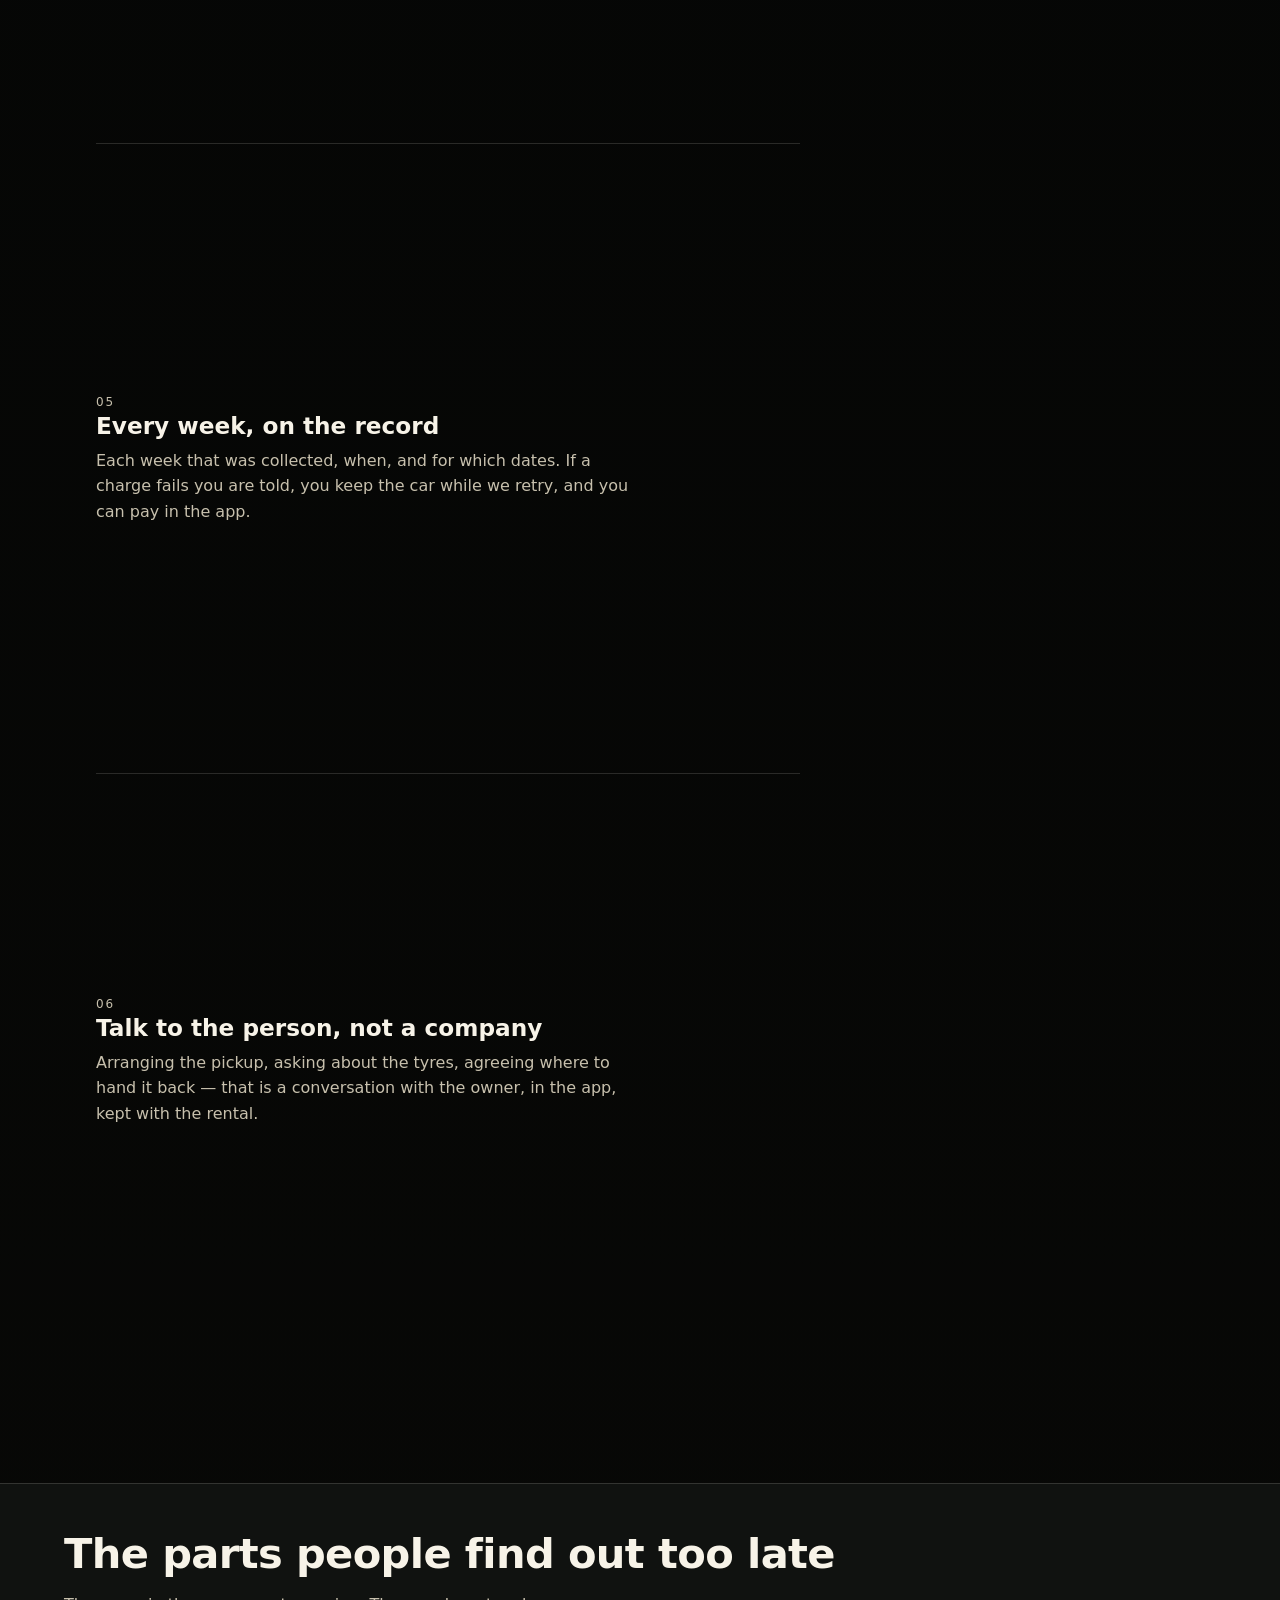
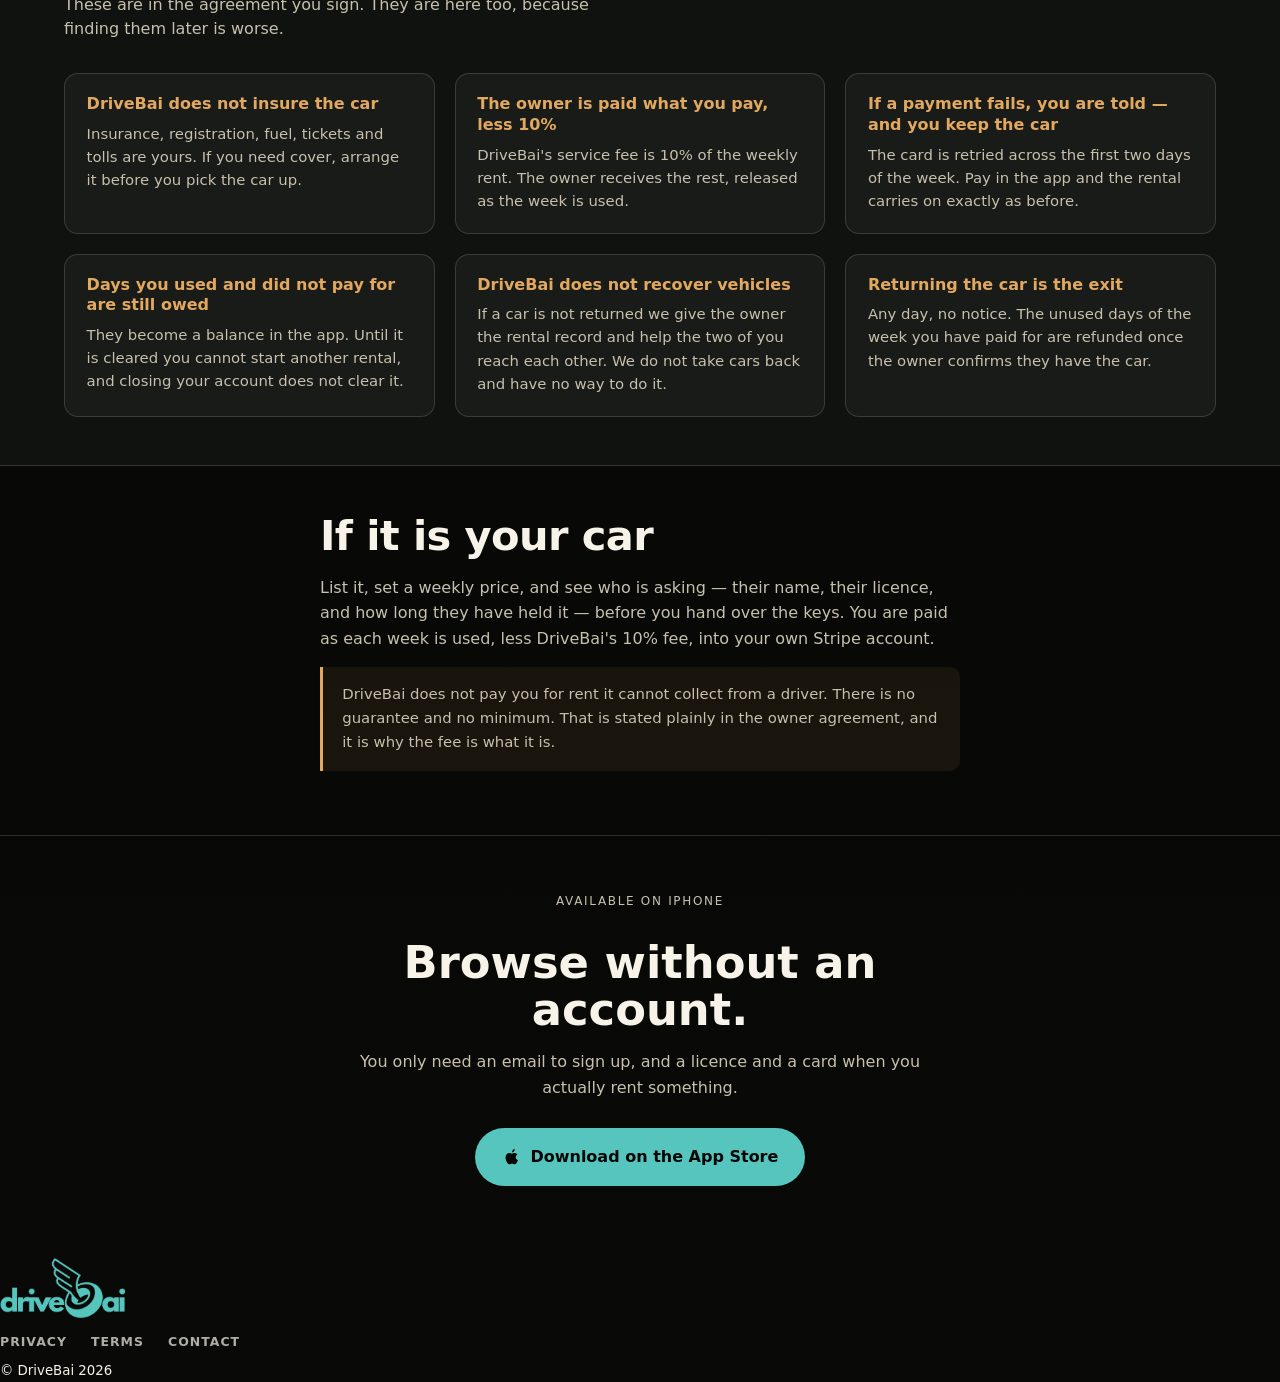
==== commit 3756e4e5: "Redesign the landing page: real screens, honest claims, a scroll sequence Branched off privacy-notic" ====
--- a/index.html
+++ b/index.html
@@ -3,232 +3,321 @@
   <head>
     <meta charset="UTF-8" />
     <meta name="viewport" content="width=device-width, initial-scale=1.0" />
-    <title>DriveBai - Long-term car rentals with weekly payments</title>
+    <title>DriveBai — rent a car by the week, in New York</title>
     <meta
       name="description"
-      content="DriveBai connects verified drivers with cars in your city. Long-term rentals, transparent weekly billing, insurance, smart unlock, and host chat from your phone."
+      content="Rent a car from a verified owner by the week. One price, charged every 7 days, no fixed end date. Return the car in the app and the charges stop. iPhone app."
     />
     <meta name="author" content="DriveBai" />
+    <meta name="theme-color" content="#050605" />
     <meta property="og:type" content="website" />
-    <meta property="og:title" content="DriveBai - Long-term car rentals with weekly payments" />
+    <meta property="og:title" content="DriveBai — rent a car by the week" />
     <meta
       property="og:description"
-      content="Long-term car rentals in the United States with weekly payments and verified hosts."
+      content="Rent a car from a verified owner by the week. One price, charged every 7 days, no fixed end date. Return the car in the app and the charges stop."
     />
     <meta property="og:image" content="./assets/og-image-v2.png" />
     <meta name="twitter:card" content="summary_large_image" />
+
+    <!-- The first screen in the sequence is above the fold on a phone. -->
+    <link rel="icon" href="/favicon.ico" sizes="any" />
+    <link rel="apple-touch-icon" href="./assets/apple-touch-icon.png" />
+
+    <link rel="preload" as="image" href="./assets/app/01-discover.webp" type="image/webp" />
     <link rel="stylesheet" href="./styles.css" />
   </head>
   <body>
+    <a class="skip-link" href="#main">Skip to content</a>
+
     <header class="site-header" aria-label="Primary navigation">
       <a class="brand" href="#top" aria-label="DriveBai home">
-        <img src="./assets/drivebai-logo.png" alt="DriveBai" class="brand-logo" />
+        <img src="./assets/drivebai-logo.png" alt="DriveBai" class="brand-logo" width="349" height="168" />
       </a>
       <nav aria-label="Primary">
         <a href="#how">How it works</a>
-        <a href="#download">iOS app</a>
+        <a href="#plain">The plain terms</a>
+        <a href="#get">Get the app</a>
       </nav>
     </header>
 
-    <main id="top">
-      <section class="hero" aria-labelledby="hero-title">
+    <main id="main">
+      <!-- ───────────────────────── Hero ───────────────────────── -->
+      <section class="hero" id="top" aria-labelledby="hero-title">
         <div class="hero-copy">
-          <p class="eyebrow">Long-term car rentals in the United States</p>
-          <h1 id="hero-title">Long-term car rentals</h1>
+          <p class="eyebrow">Car rental in New York · iPhone</p>
+          <h1 id="hero-title">Rent a car by the week, from someone who owns it.</h1>
           <p class="lede">
-            DriveBai connects verified drivers with cars in your city. Transparent
-            weekly billing, full insurance, smart unlock - all from your phone.
-          </p>
-          <div class="hero-actions" aria-label="Primary actions">
-            <a class="button primary" href="#download">
+            Find a car near you, agree a weekly price with its owner, and pick it
+            up. The same amount is charged every 7 days for as long as you keep
+            it. There is no fixed end date and no contract to get out of — return
+            the car in the app and the charges stop.
+          </p>
+          <ul class="hero-facts">
+            <li><strong>$260–$290</strong> a week is the usual range today</li>
+            <li><strong>Every 7 days</strong>, charged a day before each week starts</li>
+            <li><strong>Return any day</strong> — unused days are refunded</li>
+          </ul>
+          <div class="hero-actions">
+            <a class="button primary" href="#get">
               <span class="button-icon" aria-hidden="true">
                 <svg viewBox="0 0 24 24" width="18" height="18" fill="currentColor">
                   <path d="M16.4 12.6c0-2.3 1.9-3.4 2-3.5-1.1-1.5-2.7-1.7-3.3-1.8-1.4-.1-2.7.8-3.4.8-.7 0-1.8-.8-3-.8-1.5 0-3 .9-3.7 2.3-1.6 2.7-.4 6.7 1.1 8.9.8 1.1 1.7 2.3 2.9 2.2 1.2 0 1.6-.7 3-.7s1.8.7 3 .7c1.2 0 2-1.1 2.8-2.2.9-1.3 1.2-2.6 1.3-2.6 0 0-2.6-1-2.7-3.3ZM14.4 5.2c.6-.7 1-1.7.9-2.7-.9 0-1.9.6-2.5 1.3-.5.6-1 1.7-.9 2.6 1 .1 2-.5 2.5-1.2Z" />
                 </svg>
               </span>
-              Get the iOS app
+              Get it on iPhone
             </a>
-            <a class="button secondary" href="#how">See the flow</a>
+            <a class="button secondary" href="#how">See how it works</a>
           </div>
         </div>
-
-        <div class="hero-visual" aria-hidden="true">
-          <div class="hero-device main-device">
-            <span class="device-island"></span>
-            <img src="./assets/main.jpg" alt="" />
+      </section>
+
+      <!-- ─────────────────── The scroll sequence ─────────────────── -->
+      <!--
+        One phone, six real screens, advanced by SCROLL POSITION.
+
+        Where the browser supports scroll-driven animations, each step names a
+        view-timeline and the matching screen animates its opacity along that
+        timeline — so it tracks the finger on a phone and reverses on scroll-back
+        with no JavaScript at all. Everywhere else, a small IntersectionObserver
+        sets data-active on the container and CSS does the same thing in steps.
+        With JavaScript off and no scroll-timeline support, every screen is
+        simply visible in order: a static sequence that reads correctly.
+      -->
+      <section class="sequence" id="how" aria-labelledby="how-title">
+        <h2 id="how-title" class="section-title">What the app actually does</h2>
+
+        <div class="sequence-grid" data-sequence>
+          <div class="phone-rail">
+            <div class="phone" role="img"
+                 aria-label="A sequence of six DriveBai screens: browsing cars, a car's detail page, a weekly rental request, the billing card, payment history, and a conversation with the car's owner.">
+              <div class="phone-screens">
+                <picture class="screen" data-screen="1">
+                  <source srcset="./assets/app/01-discover.webp" type="image/webp" />
+                  <img src="./assets/app/01-discover.png" alt="" width="600" height="1150" fetchpriority="high" />
+                </picture>
+                <picture class="screen" data-screen="2">
+                  <source srcset="./assets/app/02-cardetail.webp" type="image/webp" />
+                  <img src="./assets/app/02-cardetail.png" alt="" width="600" height="1150" loading="lazy" />
+                </picture>
+                <picture class="screen" data-screen="3">
+                  <source srcset="./assets/app/03-request.webp" type="image/webp" />
+                  <img src="./assets/app/03-request.png" alt="" width="600" height="1150" loading="lazy" />
+                </picture>
+                <picture class="screen" data-screen="4">
+                  <source srcset="./assets/app/04-today.webp" type="image/webp" />
+                  <img src="./assets/app/04-today.png" alt="" width="600" height="1150" loading="lazy" />
+                </picture>
+                <picture class="screen" data-screen="5">
+                  <source srcset="./assets/app/05-payments.webp" type="image/webp" />
+                  <img src="./assets/app/05-payments.png" alt="" width="600" height="1150" loading="lazy" />
+                </picture>
+                <picture class="screen" data-screen="6">
+                  <source srcset="./assets/app/06-chat.webp" type="image/webp" />
+                  <img src="./assets/app/06-chat.png" alt="" width="600" height="1150" loading="lazy" />
+                </picture>
+              </div>
+            </div>
           </div>
-          <div class="hero-device ghost-device ghost-one">
-            <span class="device-island"></span>
-            <img src="./assets/app-1-discover.png" alt="" />
+
+          <ol class="steps">
+            <li class="step" data-step="1">
+              <picture class="step-shot">
+                <source srcset="./assets/app/01-discover.webp" type="image/webp" />
+                <img src="./assets/app/01-discover.png" alt="Browsing cars in the DriveBai app: four available cars, each with a photo, a weekly price and the neighbourhood it is kept in." width="600" height="1150" loading="lazy" />
+              </picture>
+              <p class="step-n">01</p>
+              <h3>Find a car near you</h3>
+              <p>
+                Browse every car without an account. Each listing shows the
+                weekly price, the deposit, the neighbourhood it is kept in, and
+                how long you need to have held a licence.
+              </p>
+            </li>
+            <li class="step" data-step="2">
+              <picture class="step-shot">
+                <source srcset="./assets/app/02-cardetail.webp" type="image/webp" />
+                <img src="./assets/app/02-cardetail.png" alt="A car's page: a 2022 Hyundai Elantra at $280 per week, with the button reading “Rent — renews weekly, charged every week until you return the car”." width="600" height="1150" loading="lazy" />
+              </picture>
+              <p class="step-n">02</p>
+              <h3>See what you are agreeing to</h3>
+              <p>
+                The price is per week and it renews. The app says so on the
+                button itself — <em>charged every week until you return the
+                car</em> — before you ask for anything.
+              </p>
+            </li>
+            <li class="step" data-step="3">
+              <picture class="step-shot">
+                <source srcset="./assets/app/03-request.webp" type="image/webp" />
+                <img src="./assets/app/03-request.png" alt="A sent rental request showing $280.00 a week, renewing weekly until the car is returned, the first week's amount, and that unused days are refunded." width="600" height="1150" loading="lazy" />
+              </picture>
+              <p class="step-n">03</p>
+              <h3>Ask the owner</h3>
+              <p>
+                Your request states the weekly amount, the first week, and that
+                unused days are refunded. The owner sees your licence and decides.
+                Nothing is charged until they accept and you pay.
+              </p>
+            </li>
+            <li class="step" data-step="4">
+              <picture class="step-shot">
+                <source srcset="./assets/app/04-today.webp" type="image/webp" />
+                <img src="./assets/app/04-today.png" alt="The rental card: paid through Friday 9 October, renewing weekly, the next charge on Thursday 8 October, and the card it will be taken from." width="600" height="1150" loading="lazy" />
+              </picture>
+              <p class="step-n">04</p>
+              <h3>Then it just runs</h3>
+              <p>
+                One card, one amount, every 7 days. The app shows what you have
+                paid through and what the next charge is, with a reminder two days
+                before it. The amount cannot change unless you agree to a new one.
+              </p>
+            </li>
+            <li class="step" data-step="5">
+              <picture class="step-shot">
+                <source srcset="./assets/app/05-payments.webp" type="image/webp" />
+                <img src="./assets/app/05-payments.png" alt="Payment history: four weeks paid at $280.00 each, $1120.00 in total, with the dates each week covered." width="600" height="1150" loading="lazy" />
+              </picture>
+              <p class="step-n">05</p>
+              <h3>Every week, on the record</h3>
+              <p>
+                Each week that was collected, when, and for which dates. If a
+                charge fails you are told, you keep the car while we retry, and
+                you can pay in the app.
+              </p>
+            </li>
+            <li class="step" data-step="6">
+              <picture class="step-shot">
+                <source srcset="./assets/app/06-chat.webp" type="image/webp" />
+                <img src="./assets/app/06-chat.png" alt="A conversation with the car's owner about when the car is free and where to hand it over." width="600" height="1150" loading="lazy" />
+              </picture>
+              <p class="step-n">06</p>
+              <h3>Talk to the person, not a company</h3>
+              <p>
+                Arranging the pickup, asking about the tyres, agreeing where to
+                hand it back — that is a conversation with the owner, in the app,
+                kept with the rental.
+              </p>
+            </li>
+          </ol>
+        </div>
+      </section>
+
+      <!-- ─────────────────── The plain terms ─────────────────── -->
+      <!--
+        This section exists because the agreements are blunt and the page should
+        be too. Every line here is a sentence from the driver and owner texts in
+        docs/TERMS_FOR_REVIEW.md. The page previously claimed "full insurance",
+        which those same texts explicitly disclaim.
+      -->
+      <section class="plain" id="plain" aria-labelledby="plain-title">
+        <div class="plain-inner">
+          <h2 id="plain-title" class="section-title">The parts people find out too late</h2>
+          <p class="plain-lede">
+            These are in the agreement you sign. They are here too, because
+            finding them later is worse.
+          </p>
+          <div class="plain-grid">
+            <div class="plain-card">
+              <h3>DriveBai does not insure the car</h3>
+              <p>
+                Insurance, registration, fuel, tickets and tolls are yours. If
+                you need cover, arrange it before you pick the car up.
+              </p>
+            </div>
+            <div class="plain-card">
+              <h3>The owner is paid what you pay, less 10%</h3>
+              <p>
+                DriveBai's service fee is 10% of the weekly rent. The owner
+                receives the rest, released as the week is used.
+              </p>
+            </div>
+            <div class="plain-card">
+              <h3>If a payment fails, you are told — and you keep the car</h3>
+              <p>
+                The card is retried across the first two days of the week. Pay in
+                the app and the rental carries on exactly as before.
+              </p>
+            </div>
+            <div class="plain-card">
+              <h3>Days you used and did not pay for are still owed</h3>
+              <p>
+                They become a balance in the app. Until it is cleared you cannot
+                start another rental, and closing your account does not clear it.
+              </p>
+            </div>
+            <div class="plain-card">
+              <h3>DriveBai does not recover vehicles</h3>
+              <p>
+                If a car is not returned we give the owner the rental record and
+                help the two of you reach each other. We do not take cars back
+                and have no way to do it.
+              </p>
+            </div>
+            <div class="plain-card">
+              <h3>Returning the car is the exit</h3>
+              <p>
+                Any day, no notice. The unused days of the week you have paid for
+                are refunded once the owner confirms they have the car.
+              </p>
+            </div>
           </div>
-          <div class="hero-device ghost-device ghost-two">
-            <span class="device-island"></span>
-            <img src="./assets/app-2-car.png" alt="" />
-          </div>
-          <div class="route-card route-card-one">
-            <span class="route-dot"></span>
-            <div>
-              <strong>$185</strong>
-              <span>Avg. weekly rent</span>
-            </div>
-          </div>
-          <div class="route-card route-card-two">
-            <span class="route-dot"></span>
-            <div>
-              <strong>24/7</strong>
-              <span>Roadside support</span>
-            </div>
-          </div>
-        </div>
-      </section>
-
-      <section class="hero-peek" aria-label="DriveBai highlights">
-        <div>
-          <strong>1,842</strong>
-          <span>Active hosts</span>
-        </div>
-        <div>
-          <strong>$185</strong>
-          <span>Avg. weekly rent</span>
-        </div>
-        <div>
-          <strong>24/7</strong>
-          <span>Roadside support</span>
-        </div>
-      </section>
-
-      <section class="app-story" id="how" aria-labelledby="story-title">
-        <div class="story-visual" aria-hidden="true">
-          <div class="stage-grid"></div>
-          <div class="app-stage">
-            <div class="stage-phone">
-              <span class="device-island"></span>
-              <img class="screen-layer" data-step="0" src="./assets/app-1-discover.png" alt="" />
-              <img class="screen-layer" data-step="1" src="./assets/app-2-car.png" alt="" />
-              <img class="screen-layer" data-step="2" src="./assets/app-3-request.png" alt="" />
-              <img class="screen-layer" data-step="3" src="./assets/app-4-notifications.png" alt="" />
-              <img class="screen-layer" data-step="4" src="./assets/app-5-chat.png" alt="" />
-            </div>
-
-            <div class="stage-note note-discover" data-note="0">
-              <span>01</span>
-              <strong>Verified fleet</strong>
-            </div>
-            <div class="stage-note note-choose" data-note="1">
-              <span>02</span>
-              <strong>Weekly pricing</strong>
-            </div>
-            <div class="stage-note note-request" data-note="2">
-              <span>03</span>
-              <strong>No charge before approval</strong>
-            </div>
-            <div class="stage-note note-track" data-note="3">
-              <span>04</span>
-              <strong>Live reminders</strong>
-            </div>
-            <div class="stage-note note-chat" data-note="4">
-              <span>05</span>
-              <strong>Host chat</strong>
-            </div>
-          </div>
-        </div>
-
-        <div class="chapters">
-          <article class="chapter left" data-step="0">
-            <div class="chapter-heading">
-              <span class="chapter-number">01</span>
-              <h2 id="story-title">Discover</h2>
-            </div>
-            <p class="chapter-subtitle">Browse the fleet</p>
-            <p>
-              Filter by weekly budget, body type, location, or availability. Every listing
-              is verified by DriveBai - no dealer middlemen, no surprise fees.
-            </p>
-          </article>
-
-          <article class="chapter right" data-step="1">
-            <div class="chapter-heading">
-              <span class="chapter-number">02</span>
-              <h2>Choose</h2>
-            </div>
-            <p class="chapter-subtitle">Car in detail</p>
-            <p>
-              Photos, weekly rate, optional buyout price, deposit, host requirements -
-              everything you need to decide sits on the listing.
-            </p>
-          </article>
-
-          <article class="chapter left" data-step="2">
-            <div class="chapter-heading">
-              <span class="chapter-number">03</span>
-              <h2>Request</h2>
-            </div>
-            <p class="chapter-subtitle">One tap to book</p>
-            <p>
-              Send a lease request straight to the host. Pick your duration, review the
-              total, submit. Cancel any time before approval - no commitment, no charge.
-            </p>
-          </article>
-
-          <article class="chapter right" data-step="3">
-            <div class="chapter-heading">
-              <span class="chapter-number">04</span>
-              <h2>Track</h2>
-            </div>
-            <p class="chapter-subtitle">Live updates</p>
-            <p>
-              Booking requests, new messages, payments, rental reminders - all in one
-              place. Real-time updates so you never miss a beat.
-            </p>
-          </article>
-
-          <article class="chapter left" data-step="4">
-            <div class="chapter-heading">
-              <span class="chapter-number">05</span>
-              <h2>Chat</h2>
-            </div>
-            <p class="chapter-subtitle">Talk to your host</p>
-            <p>
-              Built-in messaging unlocks the moment your request is accepted. Coordinate
-              pickup, ask questions, share photos - everything stays inside the app.
-            </p>
-          </article>
-        </div>
-      </section>
-
-      <section class="download" id="download" aria-labelledby="download-title">
-        <div class="download-copy">
-          <p class="eyebrow">Available on iOS</p>
-          <h2 id="download-title">Drive longer. Pay weekly.</h2>
+        </div>
+      </section>
+
+      <!-- ─────────────────── Owners ─────────────────── -->
+      <section class="owners" aria-labelledby="owners-title">
+        <div class="owners-inner">
+          <h2 id="owners-title" class="section-title">If it is your car</h2>
           <p>
-            Long-term rentals, transparent billing, insurance, smart unlock, host chat,
-            and rental reminders - all inside DriveBai.
-          </p>
-        </div>
-        <a class="store-button" href="#" aria-label="Download DriveBai on the App Store">
-          <svg viewBox="0 0 24 24" width="21" height="21" aria-hidden="true" fill="currentColor">
-            <path d="M16.4 12.6c0-2.3 1.9-3.4 2-3.5-1.1-1.5-2.7-1.7-3.3-1.8-1.4-.1-2.7.8-3.4.8-.7 0-1.8-.8-3-.8-1.5 0-3 .9-3.7 2.3-1.6 2.7-.4 6.7 1.1 8.9.8 1.1 1.7 2.3 2.9 2.2 1.2 0 1.6-.7 3-.7s1.8.7 3 .7c1.2 0 2-1.1 2.8-2.2.9-1.3 1.2-2.6 1.3-2.6 0 0-2.6-1-2.7-3.3ZM14.4 5.2c.6-.7 1-1.7.9-2.7-.9 0-1.9.6-2.5 1.3-.5.6-1 1.7-.9 2.6 1 .1 2-.5 2.5-1.2Z" />
-          </svg>
-          <span>
-            <small>Download on the</small>
-            <strong>App Store</strong>
-          </span>
-        </a>
+            List it, set a weekly price, and see who is asking — their name,
+            their licence, and how long they have held it — before you hand over
+            the keys. You are paid as each week is used, less DriveBai's 10% fee,
+            into your own Stripe account.
+          </p>
+          <p class="owners-note">
+            DriveBai does not pay you for rent it cannot collect from a driver.
+            There is no guarantee and no minimum. That is stated plainly in the
+            owner agreement, and it is why the fee is what it is.
+          </p>
+        </div>
+      </section>
+
+      <!-- ─────────────────── Download ─────────────────── -->
+      <section class="get" id="get" aria-labelledby="get-title">
+        <div class="get-inner">
+          <p class="eyebrow">Available on iPhone</p>
+          <h2 id="get-title">Browse without an account.</h2>
+          <p>
+            You only need an email to sign up, and a licence and a card when you
+            actually rent something.
+          </p>
+          <a class="button primary large" href="#" aria-label="Download DriveBai on the App Store">
+            <span class="button-icon" aria-hidden="true">
+              <svg viewBox="0 0 24 24" width="20" height="20" fill="currentColor">
+                <path d="M16.4 12.6c0-2.3 1.9-3.4 2-3.5-1.1-1.5-2.7-1.7-3.3-1.8-1.4-.1-2.7.8-3.4.8-.7 0-1.8-.8-3-.8-1.5 0-3 .9-3.7 2.3-1.6 2.7-.4 6.7 1.1 8.9.8 1.1 1.7 2.3 2.9 2.2 1.2 0 1.6-.7 3-.7s1.8.7 3 .7c1.2 0 2-1.1 2.8-2.2.9-1.3 1.2-2.6 1.3-2.6 0 0-2.6-1-2.7-3.3ZM14.4 5.2c.6-.7 1-1.7.9-2.7-.9 0-1.9.6-2.5 1.3-.5.6-1 1.7-.9 2.6 1 .1 2-.5 2.5-1.2Z" />
+              </svg>
+            </span>
+            Download on the App Store
+          </a>
+        </div>
       </section>
     </main>
 
     <footer class="site-footer">
       <a class="brand" href="#top" aria-label="DriveBai home">
-        <img src="./assets/drivebai-logo.png" alt="DriveBai" class="brand-logo" />
+        <img src="./assets/drivebai-logo.png" alt="DriveBai" class="brand-logo" width="349" height="168" />
       </a>
       <nav aria-label="Legal">
-        <a href="https://drivebai-landing-v2.netlify.app/privacy">Privacy</a>
+        <!-- Privacy points at this site. Terms still points at the old Netlify
+             host because there is no terms page here yet; a link to a 404 would
+             be worse than a link to the old one. -->
+        <a href="/privacy">Privacy</a>
         <a href="https://drivebai-landing-v2.netlify.app/terms">Terms</a>
-        <a href="mailto:hello@drivebai.app">Contact</a>
+        <a href="mailto:privacy@drivebai.com">Contact</a>
       </nav>
       <small>&copy; DriveBai 2026</small>
     </footer>
 
-    <script src="./script.js"></script>
+    <script src="./script.js" defer></script>
   </body>
 </html>
--- a/styles.css
+++ b/styles.css
@@ -148,892 +148,622 @@
   transform: scaleX(1);
 }
 
+/* ══════════════════════════════════════════════════════════════════════════
+   The landing page.
+
+   Everything above this line — the tokens, the body, the header and footer —
+   is shared with /privacy and is deliberately untouched.
+
+   Phone first: the base rules are the narrow ones and the media queries only
+   widen. The scroll sequence degrades in three steps, each of which has to be
+   good on its own: scroll-driven CSS where it exists, an IntersectionObserver
+   where it does not, and with no JavaScript at all a plain stack of screens in
+   order.
+   ══════════════════════════════════════════════════════════════════════════ */
+
+.skip-link {
+  position: absolute;
+  left: -9999px;
+  top: 0;
+  z-index: 100;
+  padding: 0.75rem 1.25rem;
+  background: var(--paper);
+  color: var(--black);
+  border-radius: 0 0 8px 0;
+  font-weight: 600;
+}
+.skip-link:focus {
+  left: 0;
+}
+
+:where(a, button, [tabindex]):focus-visible {
+  outline: 2px solid var(--mint);
+  outline-offset: 3px;
+  border-radius: 4px;
+}
+
+.section-title {
+  font-family: var(--display);
+  font-size: clamp(1.45rem, 5.5vw, 2.6rem);
+  line-height: 1.08;
+  letter-spacing: -0.015em;
+  margin: 0 0 1rem;
+}
+
+/* ─── Hero ───────────────────────────────────────────────────────────────── */
 .hero {
   position: relative;
-  isolation: isolate;
-  min-height: calc(100svh - 4.5rem);
+  /* The header is fixed and --header tall; the hero has to start below it or
+     the eyebrow sits under the blur. */
+  padding: calc(var(--header) + 2rem) 1.25rem 2.5rem;
+  max-width: 62rem;
+  margin: 0 auto;
+}
+
+/* Anchor targets must clear the fixed header too. */
+#how, #plain, #get, #top { scroll-margin-top: calc(var(--header) + 1rem); }
+
+.eyebrow {
+  margin: 0 0 0.75rem;
+  font-size: 0.75rem;
+  text-transform: uppercase;
+  letter-spacing: 0.14em;
+  color: var(--mint);
+}
+
+.hero h1 {
+  font-family: var(--display);
+  /* 7.5vw, not 9: at 430px the old size set a min-content width wider than the
+     viewport, so the first line was clipped by body's overflow-x guard rather
+     than wrapping. A heading that needs the guard is the wrong size. */
+  font-size: clamp(1.75rem, 7.5vw, 3.6rem);
+  line-height: 1.04;
+  letter-spacing: -0.025em;
+  margin: 0 0 1.25rem;
+  text-wrap: balance;
+}
+
+.lede {
+  font-size: clamp(1rem, 3.6vw, 1.2rem);
+  line-height: 1.55;
+  color: var(--paper-dim);
+  max-width: 34rem;
+  margin: 0 0 1.75rem;
+}
+
+.hero-facts {
+  list-style: none;
+  margin: 0 0 2rem;
+  padding: 0;
   display: grid;
-  grid-template-columns: minmax(0, 0.95fr) minmax(430px, 1.05fr);
-  align-items: center;
-  gap: 2rem;
-  padding: calc(var(--header) + 2.2rem) clamp(1.2rem, 4vw, 5rem) 1.6rem;
-  overflow: hidden;
-}
-
-.hero::after {
+  gap: 0.6rem;
+  max-width: 34rem;
+}
+.hero-facts li {
+  padding-left: 1.1rem;
+  position: relative;
+  font-size: 0.95rem;
+  color: var(--paper-dim);
+}
+.hero-facts li::before {
   content: "";
   position: absolute;
-  inset: auto 0 0;
-  z-index: -1;
-  height: 14rem;
-  background: linear-gradient(0deg, var(--black), transparent);
-}
-
-.hero-copy {
-  position: relative;
-  z-index: 3;
-  max-width: 720px;
-}
-
-.eyebrow {
-  margin-bottom: 1rem;
-  color: var(--mint);
-  font-size: 0.75rem;
-  font-weight: 900;
-  letter-spacing: 0.16em;
-  text-transform: uppercase;
-}
-
-.hero h1 {
-  max-width: 11.5ch;
-  margin-bottom: 1.25rem;
-  font-family: var(--display);
-  font-size: 5rem;
-  line-height: 0.86;
-  letter-spacing: 0;
-  text-transform: uppercase;
-}
-
-.lede {
-  max-width: 38rem;
-  margin-bottom: 2rem;
-  color: var(--paper-dim);
-  font-size: 1.08rem;
-  line-height: 1.65;
+  left: 0;
+  top: 0.55em;
+  width: 6px;
+  height: 6px;
+  border-radius: 50%;
+  background: var(--lime);
+}
+.hero-facts strong {
+  color: var(--paper);
 }
 
 .hero-actions {
   display: flex;
   flex-wrap: wrap;
-  align-items: center;
-  gap: 0.8rem;
-}
-
-.button,
-.store-button {
+  gap: 0.75rem;
+}
+
+.button {
   display: inline-flex;
   align-items: center;
-  justify-content: center;
-  min-height: 44px;
-  border: 1px solid var(--line);
-  border-radius: 8px;
-  font-size: 0.82rem;
-  font-weight: 900;
-  letter-spacing: 0.08em;
-  text-transform: uppercase;
-  transition:
-    transform 180ms ease,
-    background 180ms ease,
-    border-color 180ms ease,
-    color 180ms ease;
-}
-
-.button {
   gap: 0.55rem;
-  padding: 0.82rem 1rem;
-}
-
-.button:hover,
-.store-button:hover {
-  transform: translateY(-2px);
-}
-
+  padding: 0.85rem 1.4rem;
+  border-radius: 999px;
+  font-weight: 600;
+  font-size: 0.95rem;
+  border: 1px solid transparent;
+  transition: transform 0.15s ease, background-color 0.15s ease, border-color 0.15s ease;
+}
+.button:hover {
+  transform: translateY(-1px);
+}
 .button.primary {
-  background: var(--paper);
-  border-color: var(--paper);
+  background: var(--mint);
   color: var(--black);
 }
-
+.button.primary:hover {
+  background: #6ad4cd;
+}
 .button.secondary {
-  color: rgba(247, 243, 232, 0.72);
-  background: rgba(247, 243, 232, 0.03);
-}
-
+  border-color: var(--line-strong);
+  color: var(--paper);
+}
 .button.secondary:hover {
-  border-color: var(--line-strong);
-  color: white;
-}
-
+  border-color: var(--paper-dim);
+}
+.button.large {
+  padding: 1rem 1.6rem;
+  font-size: 1rem;
+}
 .button-icon {
-  display: inline-grid;
-  place-items: center;
-}
-
-.hero-visual {
+  display: inline-flex;
+}
+
+/* ─── The scroll sequence ────────────────────────────────────────────────── */
+.sequence {
+  padding: 2rem 1.25rem 3rem;
+  max-width: 72rem;
+  margin: 0 auto;
+}
+
+.sequence-grid {
+  /* Names a scope so a step's view-timeline can drive a screen that is not its
+     descendant. Without this the two sides cannot see each other's timelines. */
+  timeline-scope: --s1, --s2, --s3, --s4, --s5, --s6;
+}
+
+.phone-rail {
+  /* Sticky on a phone as well as a desktop. Without this the frame scrolls out
+     of view during step one and the other five screens advance where nobody can
+     see them — the whole sequence wasted on the larger half of the traffic.
+     
+     The rail carries its own backdrop because the steps scroll UNDERNEATH it: a
+     transparent sticky frame lets step text run through the phone, which reads
+     as a rendering fault rather than a design. The gradient tail is what makes
+     text disappear instead of being chopped. */
+  position: sticky;
+  top: var(--header);
+  z-index: 1;
+  margin: 0 -1.25rem 1rem;
+  padding: 1rem 1.25rem 2.5rem;
+  /* Opaque for the whole of the phone, fading only across the 2.5rem tail below
+     it. A gradient that starts fading inside the frame lets step text show
+     through the lower third of the screenshot. */
+  background: linear-gradient(
+    to bottom,
+    var(--black) calc(100% - 2.5rem),
+    rgba(5, 6, 5, 0) 100%
+  );
+}
+
+.phone-rail .phone {
+  max-width: 10rem;
+  margin: 0 auto;
+}
+
+.phone {
   position: relative;
-  z-index: 1;
-  min-height: 500px;
-  transform: translate3d(0, var(--hero-y, 0px), 0);
-  will-change: transform;
-}
-
-.hero-device,
-.stage-phone {
+  border-radius: 2rem;
+  padding: 0.5rem;
+  background: linear-gradient(160deg, #2a2d2a, #0d0f0d);
+  box-shadow: 0 20px 60px rgba(0, 0, 0, 0.55), 0 0 0 1px rgba(247, 243, 232, 0.08);
+}
+
+.phone-screens {
+  position: relative;
+  border-radius: 1.6rem;
+  overflow: hidden;
+  background: #fff;
+  /* 600 x 1150 is the exported capture; the box reserves that ratio so nothing
+     reflows while the images decode. */
+  aspect-ratio: 600 / 1150;
+}
+
+.phone-screens::after {
+  /* The captures end mid-scroll. A short fade is framing, not retouching: it
+     stops a cut-off row reading as a broken screenshot. */
+  content: "";
   position: absolute;
-  aspect-ratio: 9 / 19.5;
-  background:
-    linear-gradient(145deg, #2d302d, #050505 44%, #151715),
-    var(--carbon);
-  padding: 8px;
-  border: 1px solid rgba(247, 243, 232, 0.18);
-  border-radius: 38px;
-  box-shadow:
-    inset 0 0 0 1px rgba(255, 255, 255, 0.05),
-    0 34px 80px rgba(0, 0, 0, 0.48);
-}
-
-.hero-device img,
-.screen-layer {
+  inset: auto 0 0 0;
+  height: 14%;
+  background: linear-gradient(to bottom, rgba(255, 255, 255, 0), #fff 82%);
+  pointer-events: none;
+}
+
+.screen {
+  position: absolute;
+  inset: 0;
+  display: block;
+}
+.screen img {
   width: 100%;
   height: 100%;
   object-fit: cover;
-  border-radius: 30px;
-  background: #050505;
-}
-
-.device-island {
-  position: absolute;
-  top: 16px;
-  left: 50%;
-  z-index: 20;
-  width: 34%;
-  height: 22px;
-  border-radius: 999px;
-  background: #030303;
-  box-shadow: 0 0 0 1px rgba(255, 255, 255, 0.08);
-  transform: translateX(-50%);
-}
-
-.main-device {
-  top: 44%;
-  right: 18%;
-  width: 250px;
-  transform: translateY(-50%) rotate(-3deg);
-}
-
-.ghost-device {
-  width: 190px;
-  opacity: 0.78;
-  filter: saturate(0.95) contrast(0.95);
-}
-
-.ghost-one {
-  top: 12%;
-  right: 3%;
-  transform: rotate(10deg);
-}
-
-.ghost-two {
-  right: 46%;
-  bottom: 5%;
-  transform: rotate(-12deg);
-}
-
-.route-card {
-  position: absolute;
-  z-index: 5;
-  display: flex;
-  align-items: center;
-  gap: 0.7rem;
-  min-width: 182px;
-  padding: 0.78rem 0.9rem;
-  border: 1px solid var(--line);
-  border-radius: 8px;
-  background: rgba(16, 18, 16, 0.82);
-  box-shadow: 0 24px 80px rgba(0, 0, 0, 0.28);
-  backdrop-filter: blur(18px);
-  -webkit-backdrop-filter: blur(18px);
-}
-
-.route-card-one {
-  top: 19%;
-  left: 7%;
-}
-
-.route-card-two {
-  right: 3%;
-  bottom: 17%;
-}
-
-.route-dot {
-  width: 10px;
-  height: 10px;
-  border-radius: 50%;
-  background: var(--lime);
-  box-shadow: 0 0 0 5px rgba(217, 236, 107, 0.12);
-  flex: 0 0 auto;
-}
-
-.route-card strong,
-.route-card span {
+  object-position: top center;
   display: block;
 }
 
-.route-card strong {
-  color: var(--paper);
-  font-size: 1.08rem;
-}
-
-.route-card span {
-  color: var(--paper-dim);
-  font-size: 0.75rem;
-}
-
-.hero-peek {
+/* ── No JavaScript, no scroll timelines: a readable stack ────────────────── */
+/* Every screen is visible, in order, with its own caption from the step list.
+   This is the floor, and it has to be good on its own. */
+.screen {
+  opacity: 1;
+}
+.phone-screens {
   display: grid;
-  grid-template-columns: repeat(3, 1fr);
-  gap: 1px;
-  margin: 0 clamp(1.2rem, 4vw, 5rem);
-  border: 1px solid var(--line);
-  background: var(--line);
-}
-
-.hero-peek div {
-  min-height: 74px;
-  display: flex;
-  align-items: baseline;
-  justify-content: space-between;
-  gap: 1rem;
-  padding: 1rem 1.2rem;
-  background: rgba(16, 18, 16, 0.72);
-}
-
-.hero-peek strong {
-  color: var(--lime);
-  font-size: 1.55rem;
-}
-
-.hero-peek span {
-  color: var(--paper-dim);
-  font-size: 0.8rem;
-  font-weight: 700;
-  letter-spacing: 0.08em;
-  text-transform: uppercase;
-}
-
-.app-story {
+}
+.screen {
   position: relative;
-  min-height: 520svh;
-  margin-top: 2.8rem;
-}
-
-.story-visual {
-  position: sticky;
-  top: 0;
-  height: 100svh;
-  display: grid;
-  place-items: center;
-  overflow: hidden;
-  pointer-events: none;
-}
-
-.stage-grid {
+  grid-area: 1 / 1;
+}
+
+/* ── With JavaScript: one at a time, cross-faded ─────────────────────────── */
+[data-enhanced] .screen {
   position: absolute;
   inset: 0;
-  background:
-    linear-gradient(90deg, transparent 0, transparent calc(50% - 1px), rgba(247, 243, 232, 0.1) 50%, transparent calc(50% + 1px)),
-    repeating-linear-gradient(0deg, rgba(247, 243, 232, 0.035) 0 1px, transparent 1px 92px);
-  opacity: calc(0.24 + var(--story-progress, 0) * 0.28);
-}
-
-.app-stage {
-  position: relative;
-  width: min(72vh, 50vw, 720px);
-  aspect-ratio: 1;
-  transform: translate3d(0, var(--stage-y, 0px), 0);
-}
-
-.stage-phone {
-  top: 50%;
-  left: 50%;
-  z-index: 10;
-  width: min(310px, 38vw);
-  transform: translate(-50%, -50%);
-  overflow: hidden;
-}
-
-.screen-layer {
-  position: absolute;
-  inset: 8px;
-  width: calc(100% - 16px);
-  height: calc(100% - 16px);
   opacity: 0;
-  transform: translateY(100%);
-  transform-origin: 50% 50%;
-  will-change: transform, opacity;
-  transition:
-    opacity 520ms ease,
-    transform 720ms cubic-bezier(0.22, 1, 0.36, 1);
-}
-
-.screen-layer.is-active {
+  transform: translate3d(0, 1.5%, 0) scale(0.985);
+  transition: opacity 0.45s ease, transform 0.45s ease;
+  will-change: opacity, transform;
+}
+[data-enhanced] .screen[data-visible] {
   opacity: 1;
-  transform: translateY(0) scale(1);
-}
-
-.screen-layer.is-before {
-  opacity: 0;
-  transform: translateY(-28%) scale(0.96);
-}
-
-.stage-note {
-  position: absolute;
-  z-index: 6;
+  transform: translate3d(0, 0, 0) scale(1);
+}
+[data-enhanced] .phone-screens {
+  display: block;
+}
+
+.steps {
+  list-style: none;
+  margin: 0;
+  padding: 0;
+  counter-reset: step;
+}
+
+.step {
+  /* The sticky phone owns the top of the viewport on a phone — roughly 46vh of
+     it. The step text starts below that band so the two never overlap, which no
+     amount of backdrop can fix once a heading is behind glass. */
+  padding: 1.25rem 0 44vh;
+  border-top: 1px solid var(--line);
   display: flex;
-  align-items: center;
-  gap: 0.72rem;
-  max-width: 240px;
-  padding: 0.8rem 0.9rem;
-  border: 1px solid var(--line);
-  border-radius: 8px;
-  background: rgba(16, 18, 16, 0.8);
-  color: var(--paper);
-  box-shadow: 0 24px 80px rgba(0, 0, 0, 0.26);
-  backdrop-filter: blur(18px);
-  -webkit-backdrop-filter: blur(18px);
-  opacity: 0;
-  transform: translate(-50%, -50%);
-  will-change: transform, opacity;
-}
-
-.stage-note span {
-  color: var(--amber);
-  font-family: Georgia, "Times New Roman", serif;
-  font-size: 1.35rem;
-  font-weight: 700;
-}
-
-.stage-note strong {
-  font-size: 0.76rem;
-  font-weight: 900;
-  letter-spacing: 0.08em;
-  line-height: 1.25;
-  text-transform: uppercase;
-}
-
-.note-discover,
-.note-track {
-  left: 12%;
-}
-
-.note-choose,
-.note-request,
-.note-chat {
-  left: 88%;
-}
-
-.note-discover {
-  top: 31%;
-}
-
-.note-choose {
-  top: 22%;
-}
-
-.note-request {
-  top: 50%;
-}
-
-.note-track {
-  top: 70%;
-}
-
-.note-chat {
-  top: 78%;
-}
-
-.chapters {
-  position: absolute;
-  inset: 0;
-  z-index: 20;
-  display: grid;
-  grid-template-rows: repeat(5, 100svh);
-  padding: 0 clamp(1.2rem, 4vw, 4.8rem);
-}
-
-.chapter {
-  width: min(31rem, 31vw);
-  align-self: center;
-  opacity: 0.15;
-  filter: blur(1px);
-  transform: translateY(20px);
-  transition:
-    opacity 320ms ease,
-    transform 320ms ease,
-    filter 320ms ease;
-}
-
-.chapter.left {
-  justify-self: start;
-}
-
-.chapter.right {
-  justify-self: end;
-  text-align: right;
-}
-
-.chapter.is-active {
-  opacity: 1;
-  filter: blur(0);
-  transform: translateY(0);
-}
-
-.chapter.is-before {
-  opacity: 0.34;
-  filter: blur(0);
-  transform: translateY(-8px);
-}
-
-.chapter-heading {
-  display: flex;
-  align-items: baseline;
-  gap: 1rem;
-  margin-bottom: 1.2rem;
-}
-
-.chapter.right .chapter-heading {
-  justify-content: flex-end;
-}
-
-.chapter-number {
-  color: var(--amber);
-  font-family: Georgia, "Times New Roman", serif;
-  font-size: 4.7rem;
-  font-weight: 700;
-  line-height: 0.78;
-}
-
-.chapter h2 {
-  margin-bottom: 0;
-  font-family: var(--display);
-  font-size: 3.25rem;
-  line-height: 0.95;
-  letter-spacing: 0;
-  text-transform: uppercase;
-}
-
-.chapter-subtitle {
-  margin-bottom: 1.2rem;
-  color: rgba(247, 243, 232, 0.72);
-  font-size: 0.76rem;
-  font-weight: 900;
-  letter-spacing: 0.14em;
-  text-transform: uppercase;
-}
-
-.chapter p:not(.chapter-subtitle) {
-  max-width: 28rem;
-  margin-bottom: 0;
+  flex-direction: column;
+  justify-content: flex-start;
+}
+.step:first-child {
+  padding-top: 0.5rem;
+}
+.step:last-child {
+  /* No seventh step to make room for. */
+  padding-bottom: 6rem;
+}
+.step:first-child {
+  border-top: 0;
+}
+
+.step-n {
+  margin: 0 0 0.35rem;
+  font-size: 0.75rem;
+  letter-spacing: 0.16em;
+  color: var(--muted);
+}
+
+.step h3 {
+  margin: 0 0 0.5rem;
+  font-size: clamp(1.15rem, 4.5vw, 1.45rem);
+  line-height: 1.2;
+}
+
+.step p {
+  margin: 0;
   color: var(--paper-dim);
-  font-size: 0.96rem;
-  line-height: 1.72;
-}
-
-.chapter.right p {
-  margin-left: auto;
-}
-
-.download {
-  position: relative;
-  z-index: 25;
-  display: grid;
-  grid-template-columns: minmax(0, 1fr) auto;
-  align-items: end;
-  gap: 2rem;
-  padding: 7rem clamp(1.2rem, 4vw, 5rem);
+  line-height: 1.6;
+  max-width: 34rem;
+}
+.step em {
+  color: var(--lime);
+  font-style: normal;
+}
+
+/* ─── The plain terms ────────────────────────────────────────────────────── */
+.plain {
+  background: var(--carbon);
   border-top: 1px solid var(--line);
   border-bottom: 1px solid var(--line);
-  background:
-    linear-gradient(90deg, rgba(85, 197, 190, 0.11), transparent 55%),
-    rgba(16, 18, 16, 0.72);
-}
-
-.download-copy {
-  max-width: 780px;
-}
-
-.download h2 {
-  margin-bottom: 1rem;
+  padding: 3rem 1.25rem;
+}
+.plain-inner {
+  max-width: 72rem;
+  margin: 0 auto;
+}
+.plain-lede {
+  color: var(--paper-dim);
+  max-width: 34rem;
+  margin: 0 0 2rem;
+}
+.plain-grid {
+  display: grid;
+  gap: 1rem;
+}
+.plain-card {
+  padding: 1.25rem 1.35rem;
+  border: 1px solid var(--line);
+  border-radius: 14px;
+  background: var(--carbon-2);
+}
+.plain-card h3 {
+  margin: 0 0 0.5rem;
+  font-size: 1rem;
+  line-height: 1.3;
+  color: var(--amber);
+}
+.plain-card p {
+  margin: 0;
+  font-size: 0.93rem;
+  line-height: 1.55;
+  color: var(--paper-dim);
+}
+
+/* ─── Owners ─────────────────────────────────────────────────────────────── */
+.owners {
+  padding: 3rem 1.25rem;
+}
+.owners-inner {
+  max-width: 40rem;
+  margin: 0 auto;
+}
+.owners p {
+  color: var(--paper-dim);
+  line-height: 1.6;
+  margin: 0 0 1rem;
+}
+.owners-note {
+  padding: 1rem 1.2rem;
+  border-left: 3px solid var(--amber);
+  background: rgba(226, 168, 95, 0.08);
+  border-radius: 0 10px 10px 0;
+  font-size: 0.93rem;
+}
+
+/* ─── Download ───────────────────────────────────────────────────────────── */
+.get {
+  padding: 3.5rem 1.25rem 4.5rem;
+  text-align: center;
+  border-top: 1px solid var(--line);
+}
+.get-inner {
+  max-width: 38rem;
+  margin: 0 auto;
+}
+.get h2 {
   font-family: var(--display);
-  font-size: 4.6rem;
-  line-height: 0.96;
-  letter-spacing: 0;
-  text-transform: uppercase;
-}
-
-.download p:not(.eyebrow) {
-  max-width: 42rem;
-  margin-bottom: 0;
+  font-size: clamp(1.7rem, 7vw, 2.8rem);
+  line-height: 1.05;
+  margin: 0 0 1rem;
+}
+.get p {
   color: var(--paper-dim);
-  font-size: 1rem;
-  line-height: 1.7;
-}
-
-.store-button {
-  gap: 0.72rem;
-  min-width: 192px;
-  min-height: 64px;
-  padding: 0.75rem 1rem;
-  background: var(--paper);
-  border-color: var(--paper);
-  color: var(--black);
-}
-
-.store-button span {
-  display: flex;
-  flex-direction: column;
-  align-items: flex-start;
-  line-height: 1.06;
-}
-
-.store-button small {
-  font-size: 0.62rem;
-  font-weight: 900;
-  letter-spacing: 0.08em;
-  text-transform: uppercase;
-}
-
-.store-button strong {
-  font-size: 1.04rem;
-}
-
-.site-footer {
-  position: relative;
-  z-index: 25;
-  display: flex;
-  align-items: center;
-  justify-content: space-between;
-  gap: 1.2rem;
-  padding: 2.1rem clamp(1.2rem, 4vw, 5rem) 2.8rem;
-  color: rgba(247, 243, 232, 0.68);
-  font-size: 0.82rem;
-}
-
-.site-footer .brand-logo {
-  width: 112px;
-}
-
-.site-footer small {
-  white-space: nowrap;
-}
-
-@media (max-width: 1180px) {
+  margin: 0 0 1.75rem;
+  line-height: 1.6;
+}
+
+/* ─── Wider screens ──────────────────────────────────────────────────────── */
+@media (min-width: 56rem) {
   .hero {
-    grid-template-columns: minmax(0, 0.95fr) minmax(360px, 1.05fr);
-  }
-
-  .hero h1 {
-    font-size: 4.5rem;
-  }
-
-  .hero-visual {
-    min-height: 500px;
-  }
-
-  .main-device {
-    right: 13%;
-    width: 242px;
-  }
-
-  .ghost-device {
-    width: 184px;
-  }
-
-  .chapter {
-    width: min(28rem, 34vw);
-  }
-
-  .chapter-number {
-    font-size: 4.1rem;
-  }
-
-  .chapter h2 {
-    font-size: 2.8rem;
-  }
-}
-
-@media (max-width: 900px) {
-  :root {
-    --header: 68px;
-  }
-
-  .site-header nav {
-    gap: 1rem;
-  }
-
-  .hero {
-    grid-template-columns: 1fr;
+    padding: calc(var(--header) + 4rem) 2rem 3.5rem;
+  }
+  .sequence {
+    padding: 3rem 2rem 5rem;
+  }
+  .sequence-grid {
+    display: grid;
+    grid-template-columns: 1fr 20rem;
+    gap: 4rem;
     align-items: start;
-    gap: 1.5rem;
-    padding-top: calc(var(--header) + 2rem);
-  }
-
-  .hero h1 {
-    font-size: 4.2rem;
-  }
-
-  .lede {
-    font-size: 1rem;
-  }
-
-  .hero-visual {
-    min-height: 510px;
-  }
-
-  .main-device {
-    right: 50%;
-    width: 238px;
-    transform: translate(50%, -50%) rotate(-3deg);
-  }
-
-  .ghost-device {
-    width: 180px;
-  }
-
-  .ghost-one {
-    right: 6%;
-  }
-
-  .ghost-two {
-    right: auto;
-    left: 5%;
-  }
-
-  .route-card-one {
-    left: 0;
-    top: 6%;
-  }
-
-  .route-card-two {
-    right: 0;
-    bottom: 5%;
-  }
-
-  .hero-peek {
-    grid-template-columns: 1fr;
-  }
-
-  .app-story {
-    min-height: auto;
-    margin-top: 0;
-  }
-
-  .story-visual {
-    top: var(--header);
-    z-index: 18;
-    height: 48svh;
-    align-items: start;
-    padding-top: 0.9rem;
-    background: rgba(5, 6, 5, 0.92);
-  }
-
-  .story-visual::after {
-    content: "";
-    position: absolute;
-    inset: auto 0 -34px;
-    height: 34px;
-    background: linear-gradient(180deg, rgba(5, 6, 5, 0.92), transparent);
-    pointer-events: none;
-  }
-
-  .app-stage {
-    width: min(88vw, 470px);
-  }
-
-  .stage-phone {
-    width: min(210px, 43vw);
-    padding: 6px;
-    border-radius: 28px;
-  }
-
-  .stage-phone .device-island {
-    top: 11px;
-    height: 15px;
-  }
-
-  .screen-layer {
-    inset: 6px;
-    width: calc(100% - 12px);
-    height: calc(100% - 12px);
-    border-radius: 22px;
-  }
-
-  .stage-note {
-    display: none;
-  }
-
-  .chapters {
-    position: relative;
+  }
+  .steps {
+    order: 1;
+  }
+  .phone-rail {
+    order: 2;
+    position: sticky;
+    top: 6rem;
+    margin: 0;
+    max-width: none;
+  }
+  .step,
+  .step:first-child {
+    /* Side by side on a desktop: no vertical clearance needed, just enough
+       height that each step owns a clear stretch of scroll — which is what makes
+       the sequence track the finger rather than flicker between two. */
+    padding: 2.5rem 0;
+    min-height: 70vh;
+    justify-content: center;
+  }
+  .phone-rail {
+    /* On a desktop the phone sits in its own column, so none of the backdrop
+       machinery is needed — nothing scrolls behind it. */
+    top: 6rem;
+    margin: 0;
+    padding: 0;
+    background: none;
+  }
+  .phone-rail .phone {
+    max-width: none;
+  }
+  .plain-grid {
+    grid-template-columns: repeat(3, 1fr);
+    gap: 1.25rem;
+  }
+  .plain,
+  .owners,
+  .get {
+    padding-left: 2rem;
+    padding-right: 2rem;
+  }
+}
+
+/* ─── Scroll-driven animation, where the browser has it ──────────────────── */
+/* No JavaScript involved: the screen's opacity is a function of where its step
+   sits in the viewport, so it tracks the finger and reverses on scroll-back. */
+@supports (animation-timeline: view()) {
+  @media (prefers-reduced-motion: no-preference) {
+    .step[data-step="1"] { view-timeline-name: --s1; }
+    .step[data-step="2"] { view-timeline-name: --s2; }
+    .step[data-step="3"] { view-timeline-name: --s3; }
+    .step[data-step="4"] { view-timeline-name: --s4; }
+    .step[data-step="5"] { view-timeline-name: --s5; }
+    .step[data-step="6"] { view-timeline-name: --s6; }
+
+    .sequence-grid .screen {
+      position: absolute;
+      inset: 0;
+      opacity: 0;
+      animation: screen-in linear both;
+      animation-range: cover 22% cover 78%;
+      will-change: opacity, transform;
+    }
+    .sequence-grid .phone-screens { display: block; }
+
+    /* The first screen is the RESTING STATE. Every other screen fades up from
+       nothing, but screen 1 has to be solid before its step has entered the
+       range at all — otherwise the phone is an empty white rectangle for the
+       whole of the hero, which is the first thing a visitor sees. With
+       fill-mode both, holding opacity 1 at 0% is what the phone shows until
+       the sequence starts moving. */
+    .screen[data-screen="1"] {
+      animation-timeline: --s1;
+      animation-name: screen-in-first;
+    }
+    @keyframes screen-in-first {
+      0%, 14% { opacity: 1; transform: translate3d(0, 0, 0) scale(1); }
+      86%     { opacity: 1; transform: translate3d(0, 0, 0) scale(1); }
+      100%    { opacity: 0; transform: translate3d(0, -2%, 0) scale(0.985); }
+    }
+    .screen[data-screen="2"] { animation-timeline: --s2; }
+    .screen[data-screen="3"] { animation-timeline: --s3; }
+    .screen[data-screen="4"] { animation-timeline: --s4; }
+    .screen[data-screen="5"] { animation-timeline: --s5; }
+    /* The last screen holds to the end for the same reason the first holds from
+       the start: once its step has passed there is no seventh screen to take
+       over, and an empty phone at the foot of the section looks broken. */
+    .screen[data-screen="6"] {
+      animation-timeline: --s6;
+      animation-name: screen-in-last;
+    }
+    @keyframes screen-in-last {
+      0%        { opacity: 0; transform: translate3d(0, 2%, 0) scale(0.985); }
+      14%, 100% { opacity: 1; transform: translate3d(0, 0, 0) scale(1); }
+    }
+
+    /* Transform and opacity only — nothing here reads or writes layout. */
+    @keyframes screen-in {
+      0%   { opacity: 0; transform: translate3d(0, 2%, 0) scale(0.985); }
+      14%  { opacity: 1; transform: translate3d(0, 0, 0) scale(1); }
+      86%  { opacity: 1; transform: translate3d(0, 0, 0) scale(1); }
+      100% { opacity: 0; transform: translate3d(0, -2%, 0) scale(0.985); }
+    }
+
+    /* The JavaScript fallback must not fight the native timeline. */
+    [data-enhanced] .sequence-grid .screen { transition: none; }
+  }
+}
+
+/* ─── Reduced motion ─────────────────────────────────────────────────────── */
+/* Not a broken sequence with the animation removed: a deliberate static one.
+   Every screen is shown, each beside its own step, nothing moves, nothing is
+   sticky, and the reader gets the whole story by scrolling normally. */
+/* The paired images are for reduced motion only; every other mode uses the one
+   sticky frame and must not pay for a second copy on screen. */
+.step-shot { display: none; }
+
+@media (prefers-reduced-motion: reduce) {
+  /* A STATIC SEQUENCE THAT IS GOOD ON ITS OWN, not the animated one with the
+     movement switched off. Each screen sits with the step it illustrates, in
+     reading order, and the sticky frame — which would otherwise be six
+     screenshots stacked above six paragraphs — is gone entirely. */
+  .phone-rail { display: none; }
+  .step-shot {
     display: block;
-    padding: 0 1.2rem 3rem;
-  }
-
-  .chapter,
-  .chapter.left,
-  .chapter.right {
-    width: min(100%, 34rem);
-    min-height: 74svh;
-    display: flex;
-    flex-direction: column;
-    justify-content: center;
-    opacity: 1;
-    filter: none;
-    transform: none;
-    text-align: left;
-  }
-
-  .chapter.right .chapter-heading {
-    justify-content: flex-start;
-  }
-
-  .chapter.is-before {
-    opacity: 0.22;
-  }
-
-  .chapter-number {
-    font-size: 4.3rem;
-  }
-
-  .chapter h2 {
-    font-size: 3rem;
-  }
-
-  .chapter p:not(.chapter-subtitle) {
-    margin-left: 0;
-    font-size: 0.92rem;
-  }
-
-  .download {
-    grid-template-columns: 1fr;
-    align-items: start;
-    padding-block: 5rem;
-  }
-
-  .download h2 {
-    font-size: 3.4rem;
-  }
-}
-
-@media (max-width: 620px) {
-  :root {
-    --header: 62px;
-  }
-
-  .brand-logo {
-    width: 105px;
-  }
-
+    max-width: 13rem;
+    margin: 1.25rem 0 0;
+  }
+  .step-shot img {
+    width: 100%;
+    height: auto;
+    display: block;
+    border-radius: 1rem;
+    border: 1px solid var(--line);
+  }
+  .step,
+  .step:first-child,
+  .step:last-child {
+    padding: 2rem 0;
+    min-height: 0;
+  }
+
+  .screen,
+  [data-enhanced] .screen,
+  .sequence-grid .screen {
+    position: relative !important;
+    inset: auto !important;
+    opacity: 1 !important;
+    transform: none !important;
+    animation: none !important;
+    transition: none !important;
+  }
+  .phone-screens,
+  [data-enhanced] .phone-screens,
+  .sequence-grid .phone-screens {
+    display: grid !important;
+    grid-auto-flow: row;
+    aspect-ratio: auto;
+    gap: 0.5rem;
+    background: transparent;
+  }
+  .phone-screens::after { display: none; }
+  .phone {
+    background: none;
+    box-shadow: none;
+    padding: 0;
+  }
+  .phone-rail {
+    position: static !important;
+    max-width: 17rem;
+  }
+  .screen img {
+    border-radius: 1.1rem;
+    height: auto;
+    object-fit: contain;
+  }
+  .step { min-height: 0; }
+  .button:hover { transform: none; }
+  html { scroll-behavior: auto; }
+}
+
+
+/* ─── The header on a small phone ────────────────────────────────────────── */
+/* The nav is three uppercase items with 1.5rem gaps; under about 26rem that is
+   wider than the screen. Tightened here rather than in the shared header block,
+   so /privacy keeps exactly the header it was built against. */
+@media (max-width: 30rem) {
   .site-header {
     padding-inline: 1rem;
   }
-
-  .site-header nav a:first-child {
+  .site-header nav {
+    gap: 0.75rem;
+    font-size: 0.66rem;
+    letter-spacing: 0.04em;
+  }
+  .site-header .brand-logo {
+    width: 96px;
+  }
+}
+@media (max-width: 22rem) {
+  .site-header nav a[href="#plain"] {
     display: none;
   }
-
-  .site-header nav,
-  .site-footer nav {
-    font-size: 0.7rem;
-    letter-spacing: 0.07em;
-  }
-
-  .hero {
-    min-height: auto;
-    padding: calc(var(--header) + 1.4rem) 1rem 2.4rem;
-  }
-
-  .hero h1 {
-    max-width: 9ch;
-    font-size: 3.25rem;
-  }
-
-  .hero-actions {
-    align-items: stretch;
-  }
-
-  .button {
-    width: 100%;
-  }
-
-  .hero-visual {
-    min-height: 430px;
-  }
-
-  .main-device {
-    top: 48%;
-    width: 205px;
-  }
-
-  .ghost-device {
-    width: 145px;
-  }
-
-  .route-card {
-    min-width: 150px;
-    padding: 0.68rem 0.75rem;
-  }
-
-  .route-card-two {
-    bottom: 0;
-  }
-
-  .hero-peek {
-    margin-inline: 1rem;
-  }
-
-  .hero-peek div {
-    min-height: 64px;
-    padding: 0.85rem;
-  }
-
-  .hero-peek strong {
-    font-size: 1.3rem;
-  }
-
-  .hero-peek span {
-    font-size: 0.68rem;
-  }
-
-  .story-visual {
-    height: 42svh;
-  }
-
-  .chapter {
-    min-height: 78svh;
-  }
-
-  .chapter-heading {
-    gap: 0.72rem;
-  }
-
-  .chapter-number {
-    font-size: 3.45rem;
-  }
-
-  .chapter h2 {
-    font-size: 2.35rem;
-  }
-
-  .download h2 {
-    font-size: 2.55rem;
-  }
-
-  .site-footer {
-    align-items: flex-start;
-    flex-direction: column;
-  }
-}
-
-@media (prefers-reduced-motion: reduce) {
-  html {
-    scroll-behavior: auto;
-  }
-
-  *,
-  *::before,
-  *::after {
-    animation-duration: 0.001ms !important;
-    animation-iteration-count: 1 !important;
-    transition-duration: 0.001ms !important;
-  }
-}
+}
